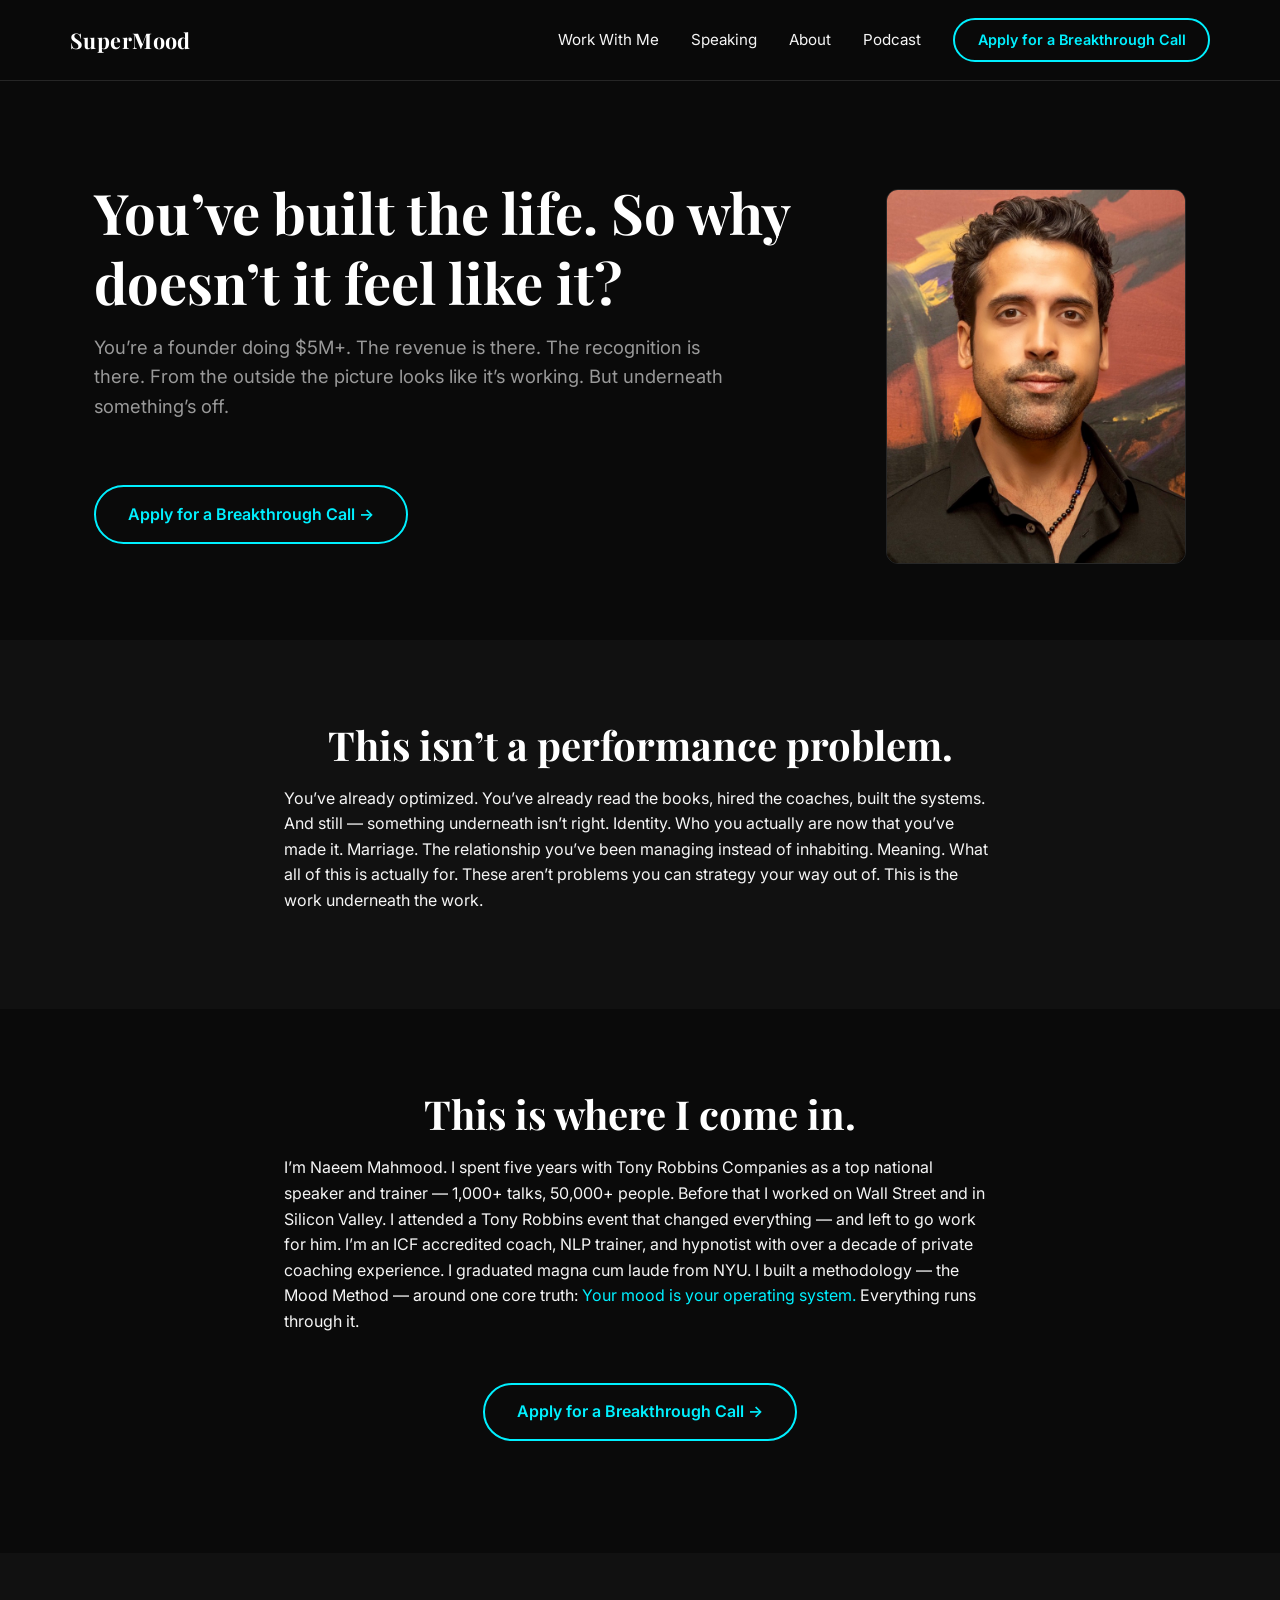
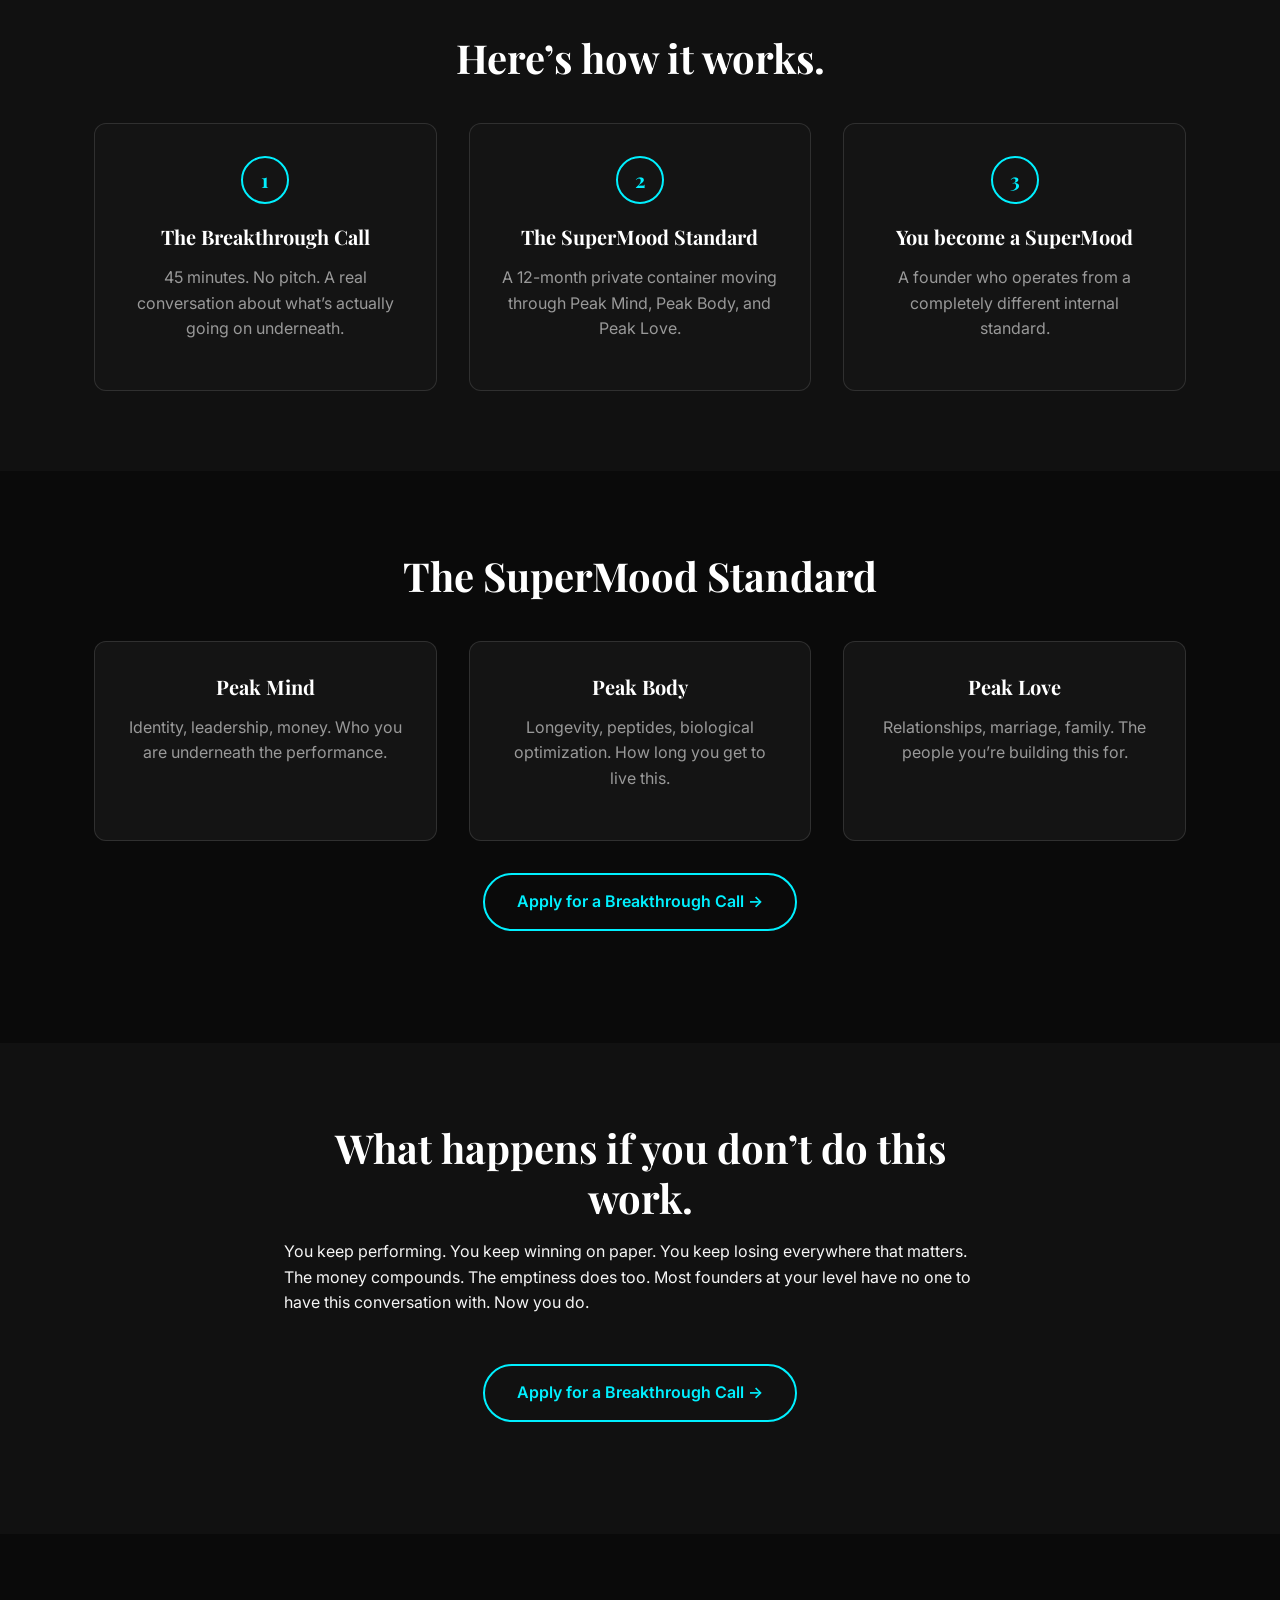
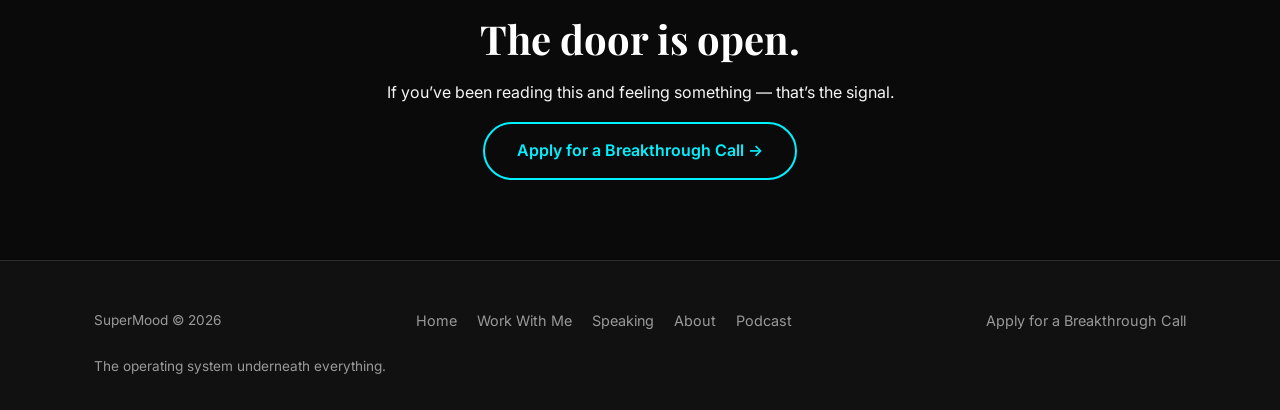
==== public/index.html @ c91b6885 "Add Podcast page, nav link, and extra Speaking videos - New podcast.html: hero, Apple Podcasts + Spo" ====
<!DOCTYPE html>
<html lang="en">
<head>
<meta charset="UTF-8">
<meta name="viewport" content="width=device-width, initial-scale=1.0">
<title>SuperMood | Naeem Mahmood &mdash; Executive Coach for Founders</title>
<meta name="description" content="Executive coaching for founders doing $5M+ who are winning on paper and losing everywhere that matters. Peak Mind. Peak Body. Peak Love.">
<meta name="author" content="Naeem Mahmood">
<link rel="icon" type="image/svg+xml" href="assets/img/favicon.svg">
<link rel="preconnect" href="https://fonts.googleapis.com">
<link rel="preconnect" href="https://fonts.gstatic.com" crossorigin>
<link href="https://fonts.googleapis.com/css2?family=Inter:ital,wght@0,300;0,400;0,500;0,600;0,700;0,800;1,400&family=Playfair+Display:ital,wght@0,400;0,700;0,900;1,400&display=swap" rel="stylesheet">
<link rel="stylesheet" href="assets/css/styles.css">
</head>
<body>

<a class="skip-link" href="#main">Skip to content</a>

<nav class="nav">
  <div class="container nav__inner">
    <a class="nav__logo" href="index.html">SuperMood</a>
    <div class="nav__links">
      <a class="nav__link" href="work-with-me.html">Work With Me</a>
      <a class="nav__link" href="speaking.html">Speaking</a>
      <a class="nav__link" href="about.html">About</a>
      <a class="nav__link" href="podcast.html">Podcast</a>
      <a class="btn btn--primary btn--small" href="breakthrough-call.html">Apply for a Breakthrough Call</a>
    </div>
    <button class="nav__toggle" aria-label="Toggle menu" aria-expanded="false">&#9776;</button>
  </div>
  <div class="nav__mobile container">
    <a class="nav__link" href="work-with-me.html">Work With Me</a>
    <a class="nav__link" href="speaking.html">Speaking</a>
    <a class="nav__link" href="about.html">About</a>
    <a class="nav__link" href="podcast.html">Podcast</a>
    <a class="btn btn--primary btn--small" href="breakthrough-call.html">Apply for a Breakthrough Call</a>
  </div>
</nav>

<main id="main">

  <!-- Hero -->
  <section class="hero">
    <div class="container hero__grid reveal">
      <div class="hero__content">
        <h1>You&rsquo;ve built the life. So why doesn&rsquo;t it feel like it?</h1>
        <p class="hero__subtitle">You&rsquo;re a founder doing $5M+. The revenue is there. The recognition is there. From the outside the picture looks like it&rsquo;s working. But underneath something&rsquo;s off.</p>
        <div class="cta-row">
          <a class="btn btn--primary" href="breakthrough-call.html">Apply for a Breakthrough Call &rarr;</a>
        </div>
      </div>
      <img class="hero-photo" src="assets/img/naeem-hero.jpg" alt="Naeem Mahmood" width="720" height="900">
    </div>
  </section>

  <!-- The Problem -->
  <section class="section--alt">
    <div class="container container--narrow reveal">
      <h2>This isn&rsquo;t a performance problem.</h2>
      <p>You&rsquo;ve already optimized. You&rsquo;ve already read the books, hired the coaches, built the systems. And still &mdash; something underneath isn&rsquo;t right. Identity. Who you actually are now that you&rsquo;ve made it. Marriage. The relationship you&rsquo;ve been managing instead of inhabiting. Meaning. What all of this is actually for. These aren&rsquo;t problems you can strategy your way out of. This is the work underneath the work.</p>
    </div>
  </section>

  <!-- The Guide -->
  <section>
    <div class="container container--narrow reveal">
      <h2>This is where I come in.</h2>
      <p>I&rsquo;m Naeem Mahmood. I spent five years with Tony Robbins Companies as a top national speaker and trainer &mdash; 1,000+ talks, 50,000+ people. Before that I worked on Wall Street and in Silicon Valley. I attended a Tony Robbins event that changed everything &mdash; and left to go work for him. I&rsquo;m an ICF accredited coach, NLP trainer, and hypnotist with over a decade of private coaching experience. I graduated magna cum laude from NYU. I built a methodology &mdash; the Mood Method &mdash; around one core truth: <span class="accent">Your mood is your operating system.</span> Everything runs through it.</p>
      <div class="cta-row">
        <a class="btn btn--primary" href="breakthrough-call.html">Apply for a Breakthrough Call &rarr;</a>
      </div>
    </div>
  </section>

  <!-- The Plan -->
  <section class="section--alt">
    <div class="container reveal">
      <h2>Here&rsquo;s how it works.</h2>
      <div class="grid-3">
        <div class="card">
          <div class="card__num">1</div>
          <h3>The Breakthrough Call</h3>
          <p>45 minutes. No pitch. A real conversation about what&rsquo;s actually going on underneath.</p>
        </div>
        <div class="card">
          <div class="card__num">2</div>
          <h3>The SuperMood Standard</h3>
          <p>A 12-month private container moving through Peak Mind, Peak Body, and Peak Love.</p>
        </div>
        <div class="card">
          <div class="card__num">3</div>
          <h3>You become a SuperMood</h3>
          <p>A founder who operates from a completely different internal standard.</p>
        </div>
      </div>
    </div>
  </section>

  <!-- The Three Pillars -->
  <section>
    <div class="container reveal">
      <h2>The SuperMood Standard</h2>
      <div class="grid-3">
        <div class="card">
          <h3>Peak Mind</h3>
          <p>Identity, leadership, money. Who you are underneath the performance.</p>
        </div>
        <div class="card">
          <h3>Peak Body</h3>
          <p>Longevity, peptides, biological optimization. How long you get to live this.</p>
        </div>
        <div class="card">
          <h3>Peak Love</h3>
          <p>Relationships, marriage, family. The people you&rsquo;re building this for.</p>
        </div>
      </div>
      <div class="cta-row">
        <a class="btn btn--primary" href="breakthrough-call.html">Apply for a Breakthrough Call &rarr;</a>
      </div>
    </div>
  </section>

  <!-- Stakes -->
  <section class="section--alt">
    <div class="container container--narrow reveal">
      <h2>What happens if you don&rsquo;t do this work.</h2>
      <p>You keep performing. You keep winning on paper. You keep losing everywhere that matters. The money compounds. The emptiness does too. Most founders at your level have no one to have this conversation with. Now you do.</p>
      <div class="cta-row">
        <a class="btn btn--primary" href="breakthrough-call.html">Apply for a Breakthrough Call &rarr;</a>
      </div>
    </div>
  </section>

  <!-- Footer CTA -->
  <section>
    <div class="container container--narrow reveal" style="text-align:center;">
      <h2>The door is open.</h2>
      <p>If you&rsquo;ve been reading this and feeling something &mdash; that&rsquo;s the signal.</p>
      <a class="btn btn--primary" href="breakthrough-call.html">Apply for a Breakthrough Call &rarr;</a>
    </div>
  </section>

</main>

<footer class="site-footer">
  <div class="container">
    <div class="site-footer__grid">
      <span class="site-footer__copyright">SuperMood &copy; 2026</span>
      <div class="site-footer__links">
        <a href="index.html">Home</a>
        <a href="work-with-me.html">Work With Me</a>
        <a href="speaking.html">Speaking</a>
        <a href="about.html">About</a>
        <a href="podcast.html">Podcast</a>
      </div>
      <div class="site-footer__links">
        <a href="breakthrough-call.html">Apply for a Breakthrough Call</a>
      </div>
    </div>
    <p class="site-footer__tagline">The operating system underneath everything.</p>
  </div>
</footer>

<script src="assets/js/main.js"></script>
</body>
</html>
---- public/assets/css/styles.css ----
:root {
  --color-bg: #0a0a0a;
  --color-bg-alt: #111111;
  --color-bg-card: #141414;
  --color-white: #ffffff;
  --color-text: #f5f5f5;
  --color-text-muted: #999999;
  --color-border: rgba(245, 245, 245, 0.12);
  --color-accent: #00f0ff;
  --font-sans: 'Inter', -apple-system, BlinkMacSystemFont, sans-serif;
  --font-serif: 'Playfair Display', Georgia, serif;
  --container-width: 1140px;
}

* { box-sizing: border-box; }

html { scroll-behavior: smooth; }

body {
  margin: 0;
  font-family: var(--font-sans);
  color: var(--color-text);
  background: var(--color-bg);
  line-height: 1.6;
  -webkit-font-smoothing: antialiased;
}

img { max-width: 100%; display: block; }

h1, h2, h3 {
  font-family: var(--font-serif);
  font-weight: 700;
  line-height: 1.25;
  margin: 0 0 1rem;
  color: var(--color-white);
}

h1 { font-size: clamp(2.25rem, 5vw, 3.5rem); }
h2 { font-size: clamp(1.75rem, 3.5vw, 2.5rem); text-align: center; }
h3 { font-size: 1.25rem; }

p { margin: 0 0 1rem; }

.accent { color: var(--color-accent); }

.skip-link {
  position: absolute;
  left: -999px;
  top: 0;
  background: var(--color-accent);
  color: var(--color-bg);
  padding: 0.75rem 1rem;
  z-index: 200;
}
.skip-link:focus { left: 0; }

.container {
  max-width: var(--container-width);
  margin: 0 auto;
  padding: 0 1.5rem;
}
.container--narrow { max-width: 760px; }

section { padding: 5rem 0; }
.section--alt { background: var(--color-bg-alt); }

/* Buttons */
.btn {
  display: inline-block;
  padding: 0.9rem 2rem;
  border-radius: 999px;
  font-weight: 600;
  text-decoration: none;
  border: 2px solid var(--color-accent);
  transition: transform 0.15s ease, background 0.15s ease, color 0.15s ease;
}
.btn--primary {
  background: transparent;
  color: var(--color-accent);
}
.btn--primary:hover {
  background: var(--color-accent);
  color: var(--color-bg);
  transform: translateY(-2px);
}
.btn--small { padding: 0.55rem 1.4rem; font-size: 0.9rem; }

.cta-row {
  text-align: center;
  padding: 2rem 0;
}

/* Nav */
.nav {
  position: sticky;
  top: 0;
  z-index: 100;
  background: rgba(10, 10, 10, 0.85);
  backdrop-filter: blur(10px);
  border-bottom: 1px solid var(--color-border);
}
.nav__inner {
  display: flex;
  align-items: center;
  justify-content: space-between;
  padding: 1.1rem 0;
}
.nav__logo {
  font-family: var(--font-serif);
  font-weight: 700;
  font-size: 1.35rem;
  color: var(--color-white);
  text-decoration: none;
  letter-spacing: 0.02em;
}
.nav__links {
  display: none;
  align-items: center;
  gap: 2rem;
}
.nav__link {
  color: var(--color-text);
  text-decoration: none;
  font-size: 0.95rem;
  transition: color 0.15s ease;
}
.nav__link:hover { color: var(--color-accent); }
.nav__toggle {
  display: inline-flex;
  align-items: center;
  justify-content: center;
  background: none;
  border: 1px solid var(--color-border);
  border-radius: 8px;
  color: var(--color-white);
  font-size: 1.25rem;
  width: 42px;
  height: 42px;
  cursor: pointer;
}
.nav__mobile {
  display: none;
  flex-direction: column;
  gap: 1.25rem;
  padding: 1.5rem 0 2rem;
  border-top: 1px solid var(--color-border);
}
.nav__mobile.is-open { display: flex; }
.nav__mobile .nav__link { font-size: 1.05rem; }

@media (min-width: 900px) {
  .nav__links { display: flex; }
  .nav__toggle { display: none; }
  .nav__mobile { display: none !important; }
}

/* Hero (shared across pages) */
.hero { padding: 6rem 0 4rem; text-align: center; }
.hero__inner { max-width: 820px; margin: 0 auto; }
.hero__subtitle {
  font-size: 1.15rem;
  color: var(--color-text-muted);
  max-width: 640px;
  margin: 0 auto 2rem;
}

/* Hero split (photo + content) */
.hero__grid {
  display: flex;
  flex-direction: column-reverse;
  align-items: center;
  gap: 2.5rem;
  text-align: center;
}
.hero__grid .hero__content { width: 100%; }
@media (min-width: 900px) {
  .hero__grid { flex-direction: row; text-align: left; }
  .hero__grid .hero__content { flex: 1; }
  .hero__grid .placeholder-photo,
  .hero__grid .hero-photo { flex: 0 0 300px; }
  .hero__grid .hero__subtitle { margin-left: 0; }
  .hero__grid .cta-row { text-align: left; padding-left: 0; }
}

/* Placeholders (photo / video) */
.placeholder-photo {
  background: #1a1a1a;
  border: 1px solid var(--color-border);
  border-radius: 12px;
  width: 100%;
  max-width: 300px;
  aspect-ratio: 4 / 5;
  margin: 0 auto;
  display: flex;
  align-items: center;
  justify-content: center;
  text-align: center;
  color: var(--color-text-muted);
  font-size: 0.9rem;
  padding: 1rem;
}

.hero-photo {
  width: 100%;
  max-width: 300px;
  height: auto;
  aspect-ratio: 4 / 5;
  margin: 0 auto;
  display: block;
  object-fit: cover;
  border-radius: 12px;
  border: 1px solid var(--color-border);
}

.placeholder-video {
  background: #1a1a1a;
  border: 1px solid var(--color-border);
  border-radius: 12px;
  aspect-ratio: 16 / 9;
  margin-top: 2.5rem;
  display: flex;
  flex-direction: column;
  align-items: center;
  justify-content: center;
  gap: 1rem;
  color: var(--color-text-muted);
  font-size: 0.9rem;
}
.placeholder-video__play {
  width: 56px;
  height: 56px;
  border-radius: 50%;
  border: 2px solid var(--color-accent);
  color: var(--color-accent);
  display: flex;
  align-items: center;
  justify-content: center;
  font-size: 1.25rem;
}

/* Video embed (click-to-load) */
.video-embed {
  position: relative;
  aspect-ratio: 16 / 9;
  border-radius: 12px;
  overflow: hidden;
  background: #1a1a1a;
  border: 1px solid var(--color-border);
  margin-top: 2.5rem;
}
.video-embed iframe {
  position: absolute;
  inset: 0;
  width: 100%;
  height: 100%;
  border: 0;
}
.video-embed__thumb {
  position: absolute;
  inset: 0;
  width: 100%;
  height: 100%;
  border: 0;
  padding: 0;
  cursor: pointer;
  background-size: cover;
  background-position: center;
}
.video-embed__play {
  position: absolute;
  top: 50%;
  left: 50%;
  transform: translate(-50%, -50%);
  width: 56px;
  height: 56px;
  border-radius: 50%;
  background: var(--color-bg);
  border: 2px solid var(--color-accent);
  color: var(--color-accent);
  display: flex;
  align-items: center;
  justify-content: center;
  font-size: 1.25rem;
}

/* Video grid (podcast episodes, extra speaking clips) */
.video-grid {
  display: grid;
  grid-template-columns: repeat(auto-fit, minmax(260px, 1fr));
  gap: 1.75rem;
  margin-top: 2.5rem;
}
.video-embed-card .video-embed { margin-top: 0; }
.video-embed-card__title {
  margin: 0.9rem 0 0;
  font-size: 0.95rem;
  color: var(--color-text-muted);
}

/* Listen buttons (Podcast page) */
.listen-row {
  display: flex;
  flex-wrap: wrap;
  justify-content: center;
  gap: 1rem;
  margin-top: 2rem;
}

/* Scroll reveal */
.reveal {
  opacity: 0;
  transform: translateY(24px);
  transition: opacity 0.7s ease, transform 0.7s ease;
}
.reveal.is-visible {
  opacity: 1;
  transform: translateY(0);
}

/* Cards / grids */
.grid-3 {
  display: grid;
  gap: 2rem;
  margin-top: 2.5rem;
}
@media (min-width: 900px) {
  .grid-3 { grid-template-columns: repeat(3, 1fr); }
}
.card {
  background: var(--color-bg-card);
  border: 1px solid var(--color-border);
  border-radius: 12px;
  padding: 2rem;
  text-align: center;
  transition: border-color 0.2s ease, transform 0.2s ease;
}
.card:hover { border-color: var(--color-accent); transform: translateY(-3px); }
.card__num {
  width: 48px;
  height: 48px;
  border-radius: 50%;
  border: 2px solid var(--color-accent);
  color: var(--color-accent);
  font-family: var(--font-serif);
  font-weight: 700;
  font-size: 1.25rem;
  display: flex;
  align-items: center;
  justify-content: center;
  margin: 0 auto 1.25rem;
}
.card p { color: var(--color-text-muted); }

/* Testimonials */
.testimonials-grid {
  display: grid;
  gap: 1.75rem;
  margin-top: 2.5rem;
}
@media (min-width: 768px) {
  .testimonials-grid { grid-template-columns: repeat(2, 1fr); }
}
.review-card {
  background: var(--color-bg-card);
  border-left: 2px solid var(--color-accent);
  border-radius: 4px;
  padding: 1.75rem;
}
.review-card p {
  font-family: var(--font-serif);
  font-style: italic;
  font-size: 1.05rem;
  color: var(--color-text);
}
.review-card__author { display: flex; flex-direction: column; margin-top: 1rem; }
.review-card__author strong { font-size: 0.95rem; color: var(--color-white); }
.review-card__author span { font-size: 0.85rem; color: var(--color-text-muted); }

/* Phases (Work With Me) */
.phase {
  border-left: 2px solid var(--color-accent);
  padding: 0.25rem 0 0.25rem 1.75rem;
  margin-bottom: 2.5rem;
}
.phase:last-child { margin-bottom: 0; }
.phase__meta {
  color: var(--color-accent);
  font-size: 0.85rem;
  text-transform: uppercase;
  letter-spacing: 0.08em;
  margin-bottom: 0.5rem;
}
.phase h3 { margin-bottom: 0.75rem; }
.phase p { color: var(--color-text-muted); }

/* Credentials list (About) */
.credentials {
  list-style: none;
  margin: 2rem auto 0;
  padding: 0;
  max-width: 560px;
}
.credentials li {
  padding: 0.85rem 0;
  border-bottom: 1px solid var(--color-border);
  color: var(--color-text);
}
.credentials li::before {
  content: '\2014\00a0';
  color: var(--color-accent);
}

/* Booking embed */
.booking-embed {
  width: 100%;
  min-height: 700px;
  border: 1px solid var(--color-border);
  border-radius: 12px;
  overflow: hidden;
}
.booking-embed iframe {
  width: 100%;
  height: 700px;
  border: 0;
  display: block;
}
.booking-fallback {
  text-align: center;
  color: var(--color-text-muted);
  margin-top: 1.5rem;
}
.booking-fallback a { color: var(--color-accent); }

/* Footer */
.site-footer {
  background: var(--color-bg-alt);
  border-top: 1px solid var(--color-border);
  padding: 3rem 0 2rem;
}
.site-footer__grid {
  display: flex;
  flex-direction: column;
  align-items: center;
  gap: 1.25rem;
  text-align: center;
}
.site-footer__links {
  display: flex;
  flex-wrap: wrap;
  justify-content: center;
  gap: 1.25rem;
}
.site-footer__links a {
  color: var(--color-text-muted);
  text-decoration: none;
  font-size: 0.9rem;
}
.site-footer__links a:hover { color: var(--color-accent); }
.site-footer__tagline {
  color: var(--color-text-muted);
  font-size: 0.85rem;
  margin: 1.5rem 0 0;
}
.site-footer__copyright { color: var(--color-text-muted); font-size: 0.85rem; margin: 0; }

@media (min-width: 900px) {
  .site-footer__grid {
    flex-direction: row;
    justify-content: space-between;
    text-align: left;
  }
}
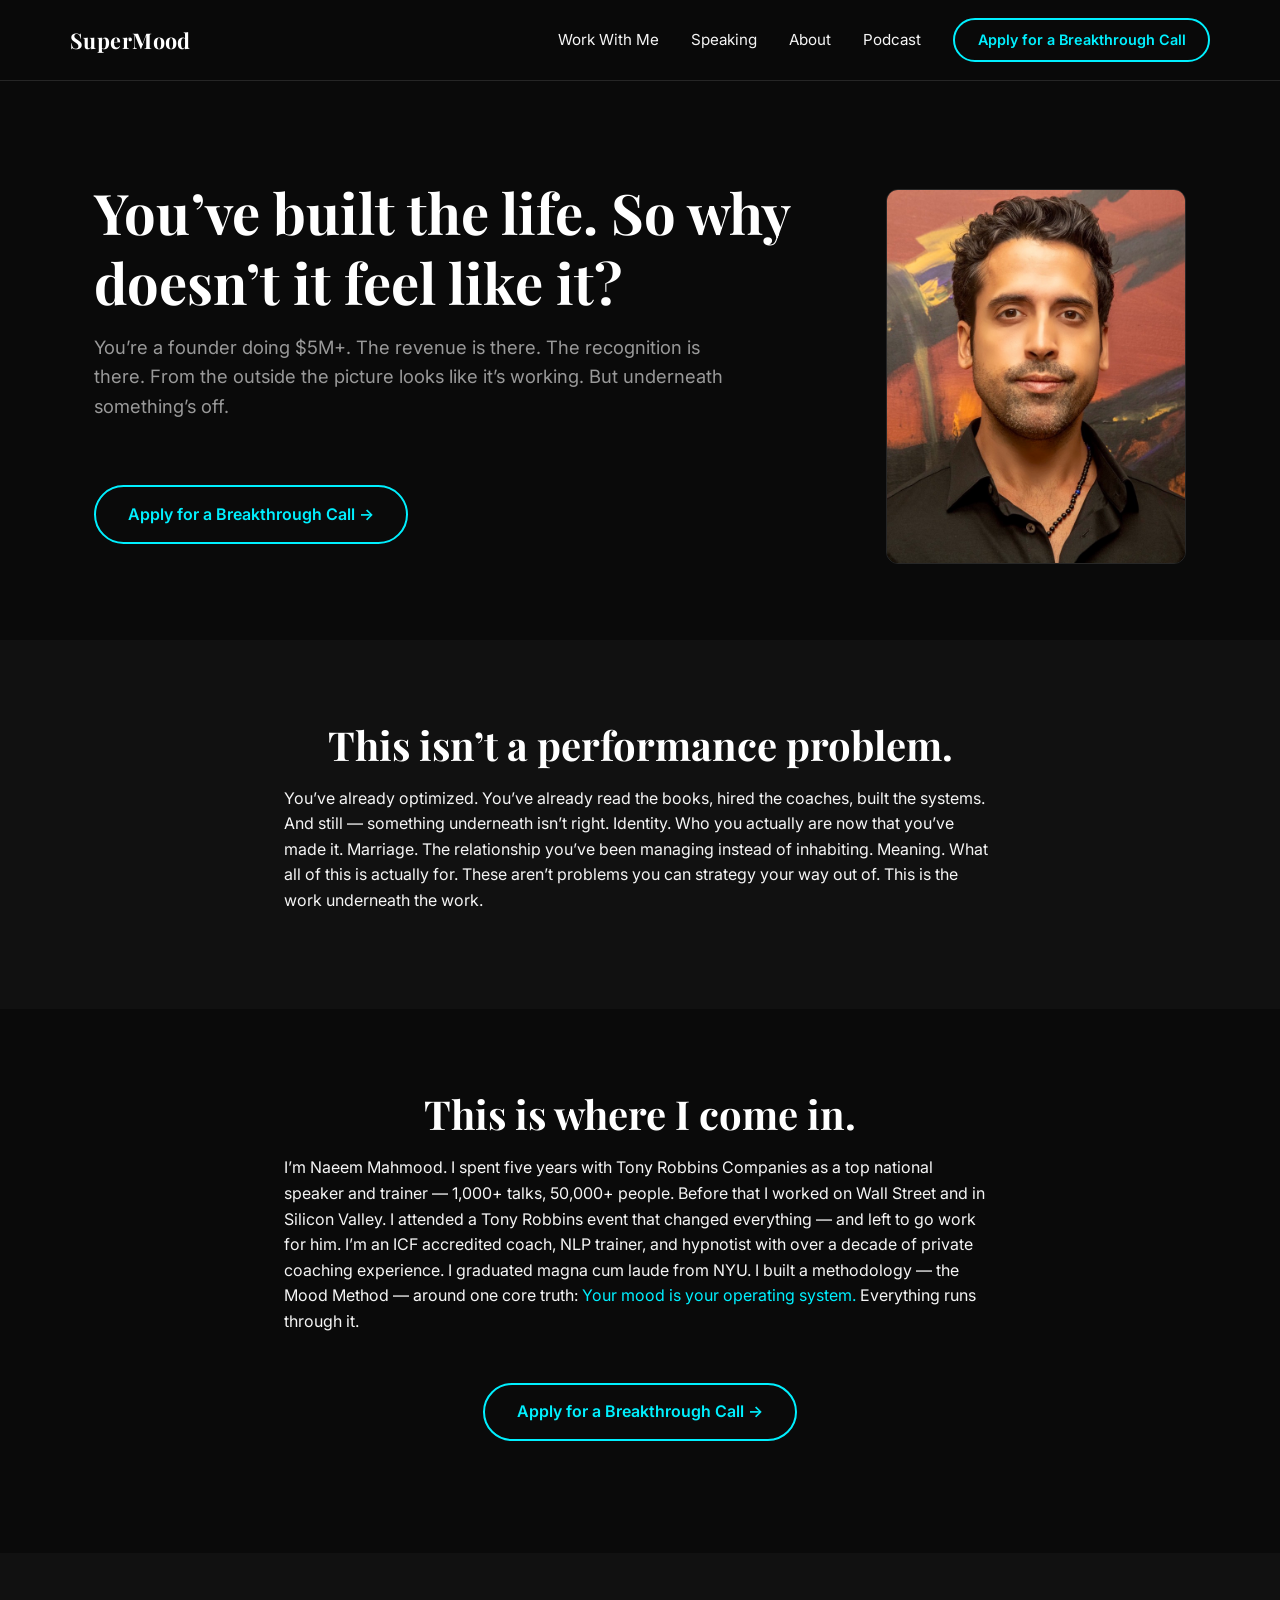
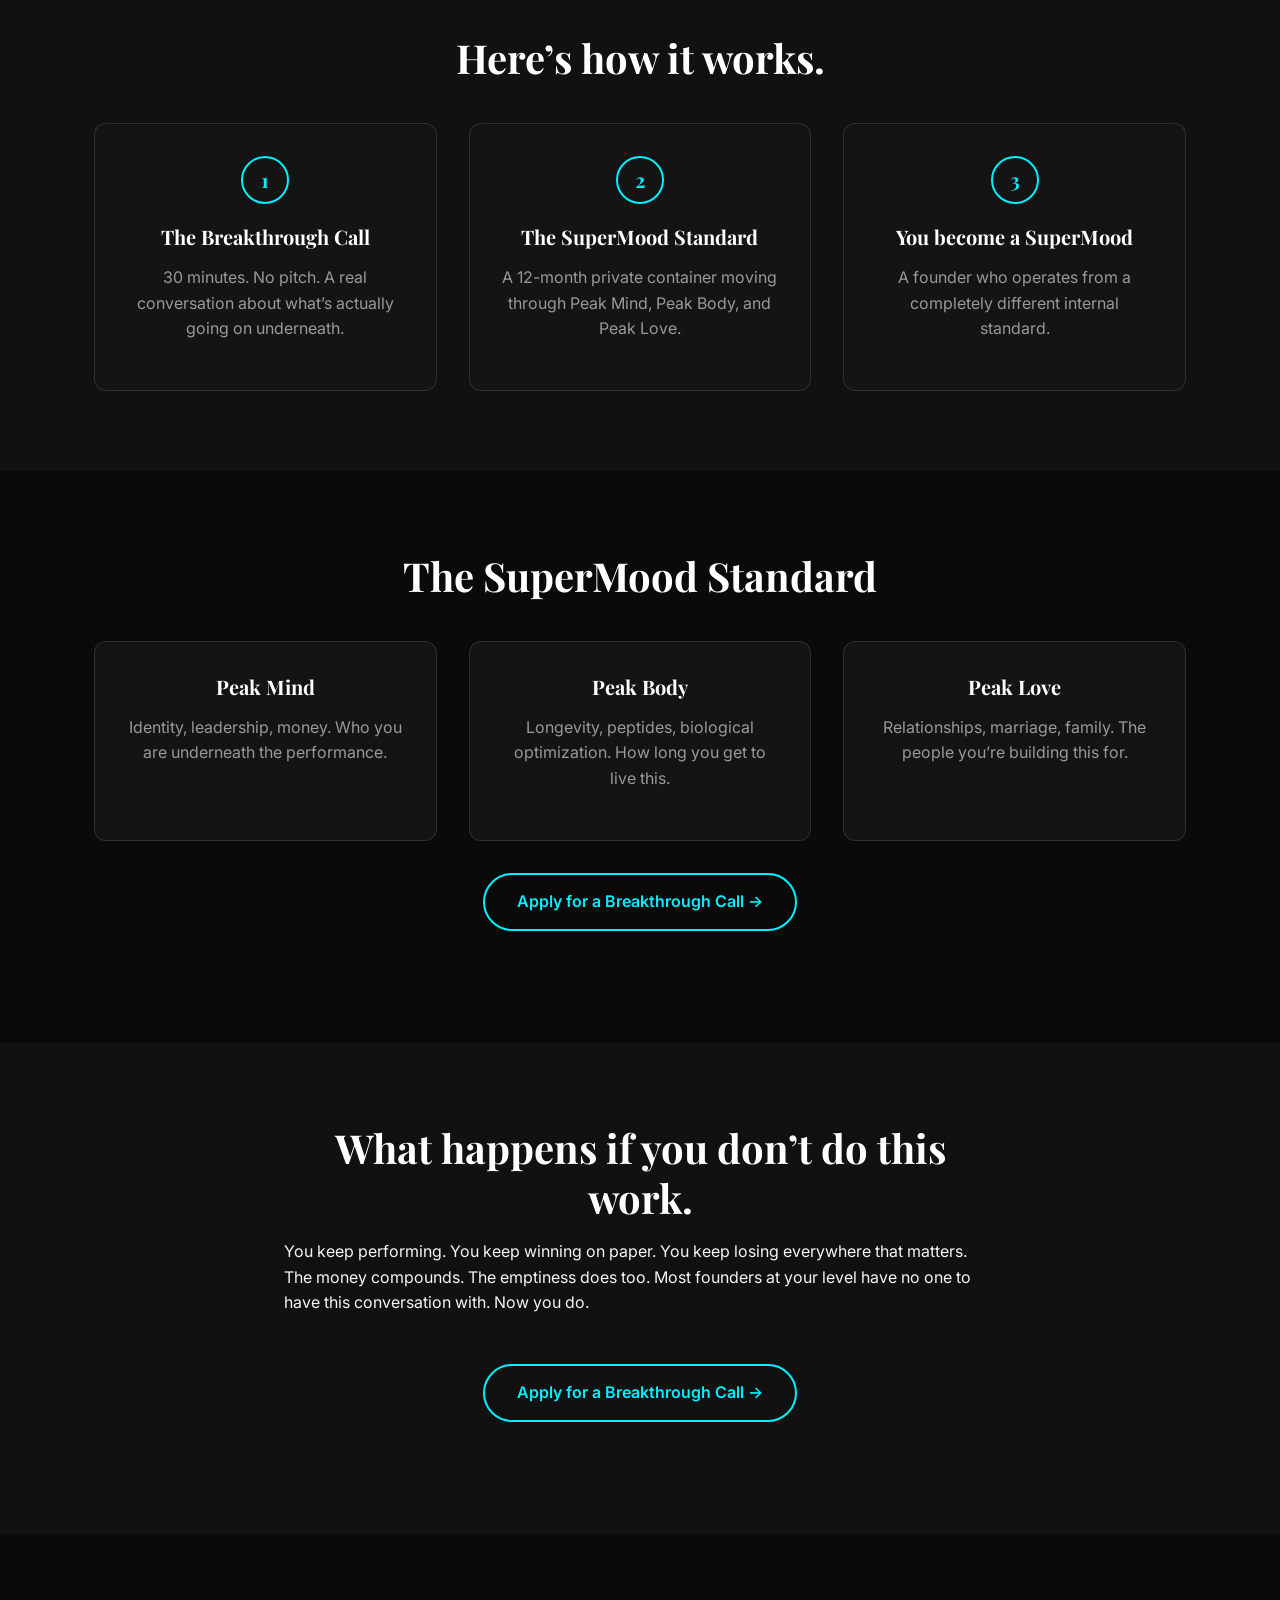
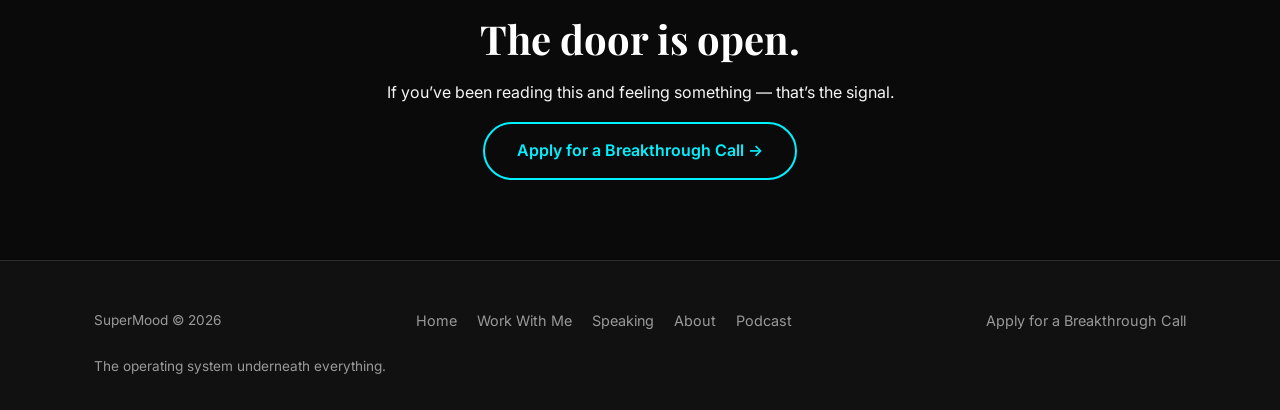
==== commit b7b29553: "Fix Breakthrough Call duration to 30 minutes Copy said 45 minutes but the actual TidyCal booking lin" ====
--- a/public/index.html
+++ b/public/index.html
@@ -80,7 +80,7 @@
         <div class="card">
           <div class="card__num">1</div>
           <h3>The Breakthrough Call</h3>
-          <p>45 minutes. No pitch. A real conversation about what&rsquo;s actually going on underneath.</p>
+          <p>30 minutes. No pitch. A real conversation about what&rsquo;s actually going on underneath.</p>
         </div>
         <div class="card">
           <div class="card__num">2</div>
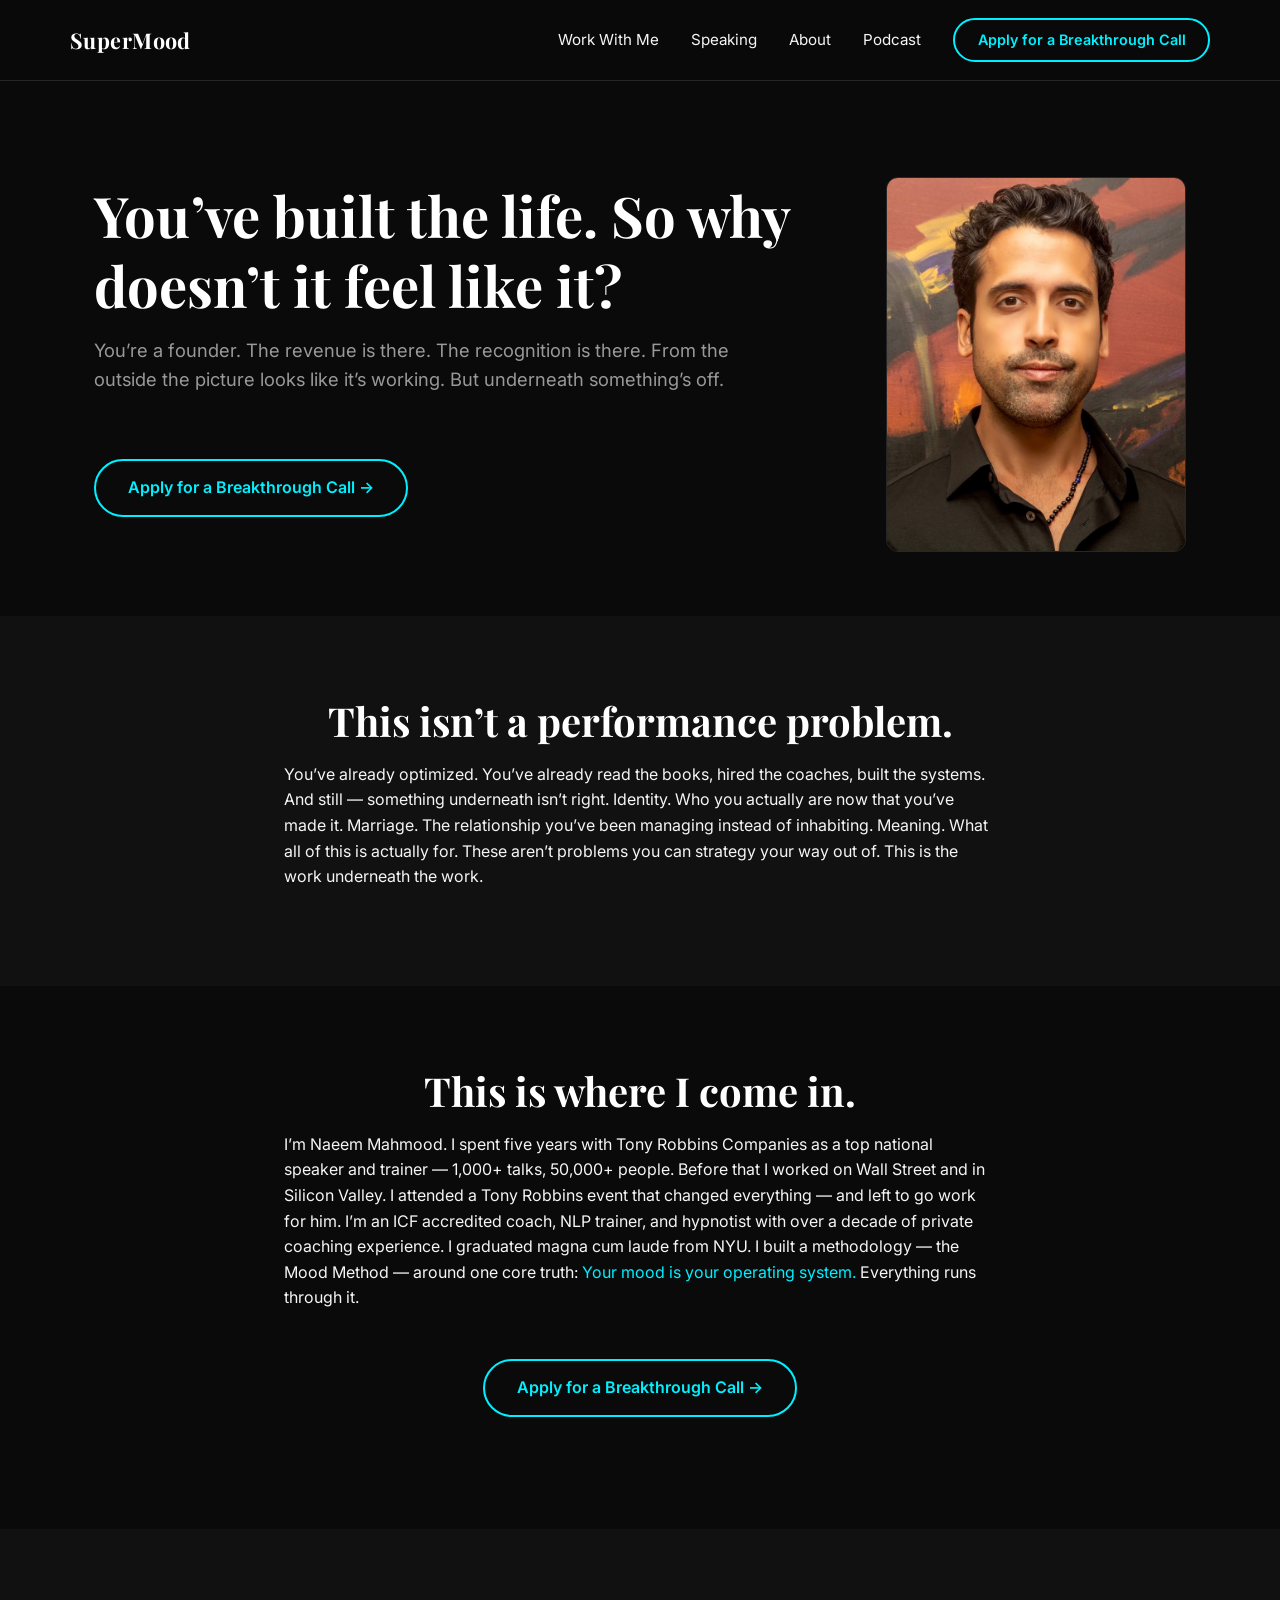
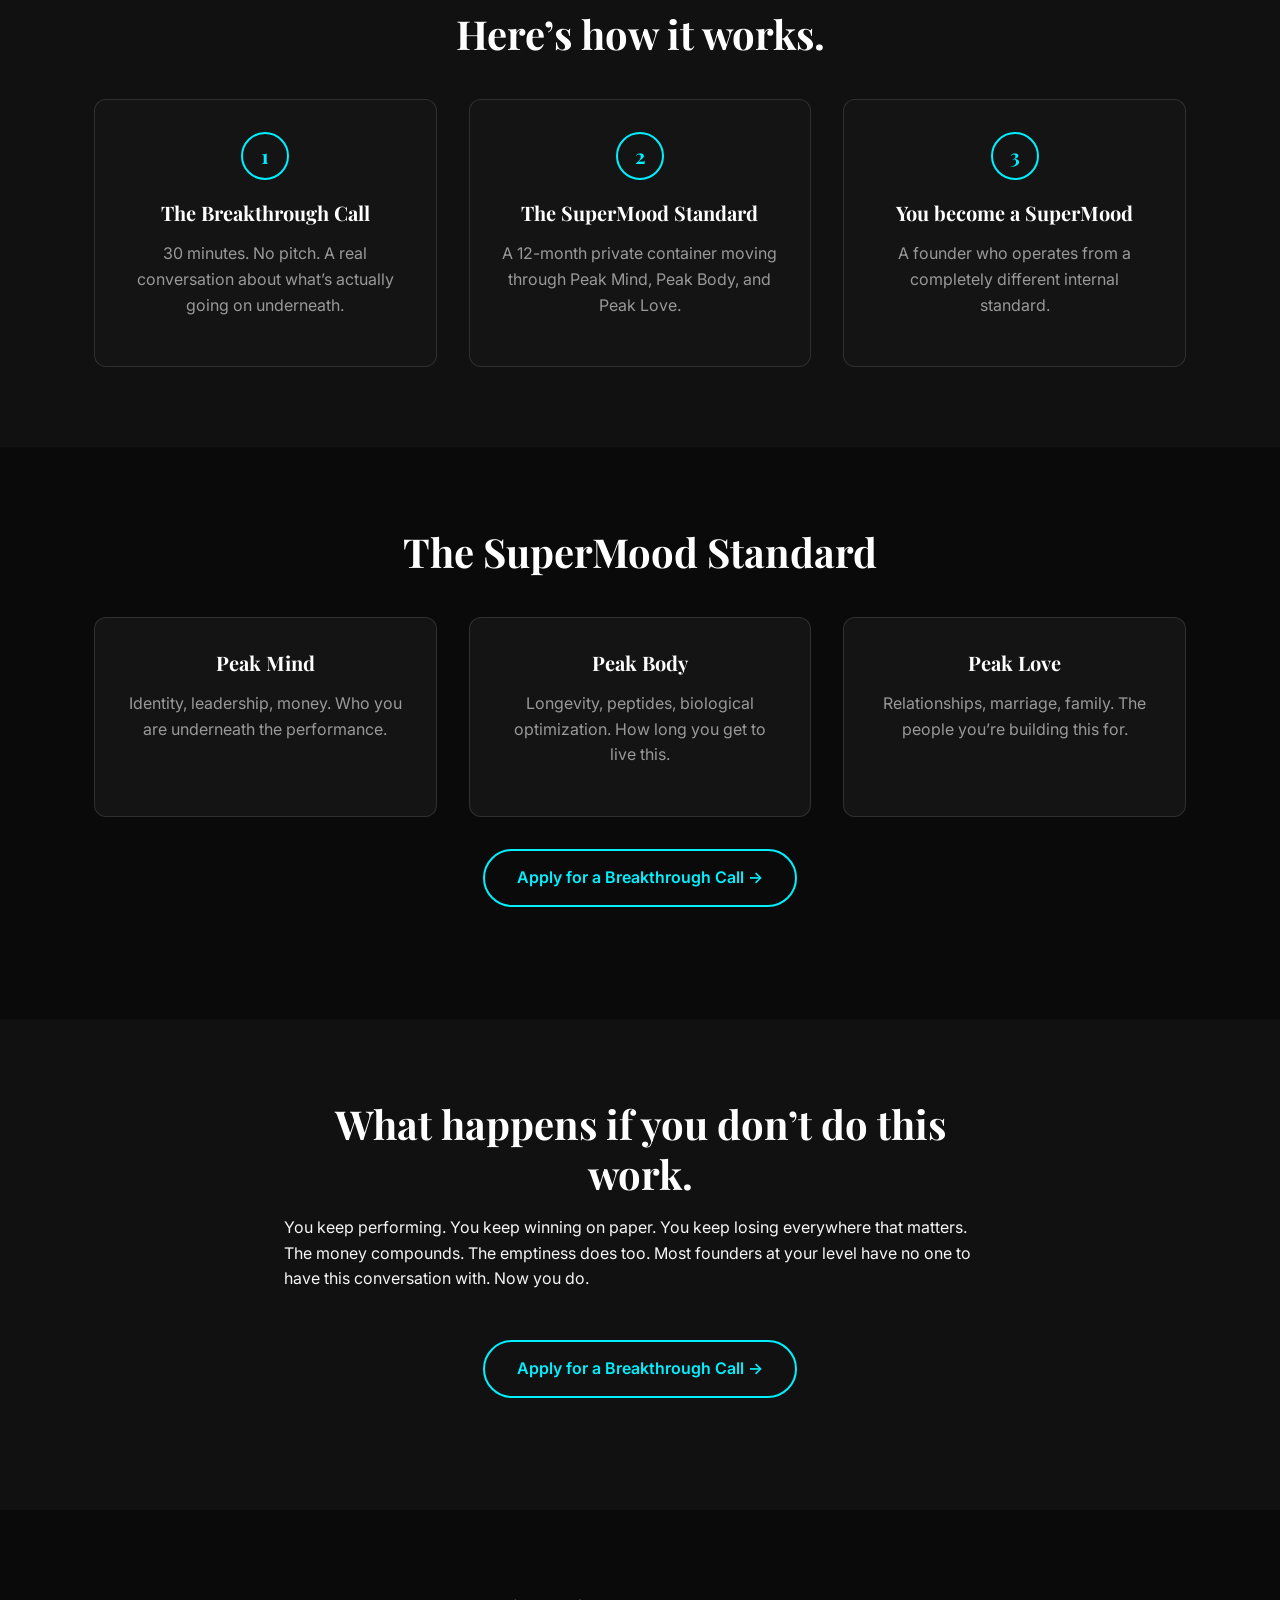
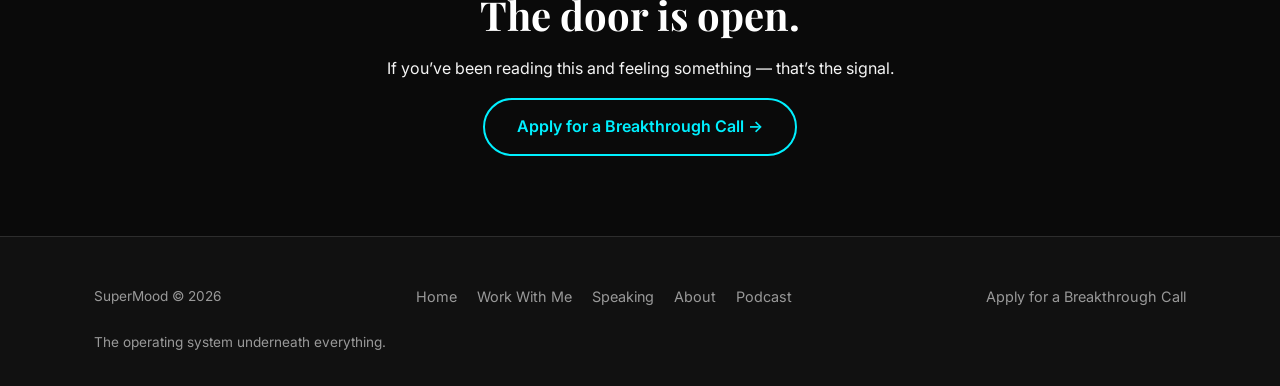
==== commit b515ff45: "Remove the $5M+ revenue qualifier from all copy "Founders doing $5M+" becomes just "founders" in the" ====
--- a/public/index.html
+++ b/public/index.html
@@ -4,7 +4,7 @@
 <meta charset="UTF-8">
 <meta name="viewport" content="width=device-width, initial-scale=1.0">
 <title>SuperMood | Naeem Mahmood &mdash; Executive Coach for Founders</title>
-<meta name="description" content="Executive coaching for founders doing $5M+ who are winning on paper and losing everywhere that matters. Peak Mind. Peak Body. Peak Love.">
+<meta name="description" content="Executive coaching for founders who are winning on paper and losing everywhere that matters. Peak Mind. Peak Body. Peak Love.">
 <meta name="author" content="Naeem Mahmood">
 <link rel="icon" type="image/svg+xml" href="assets/img/favicon.svg">
 <link rel="preconnect" href="https://fonts.googleapis.com">
@@ -44,7 +44,7 @@
     <div class="container hero__grid reveal">
       <div class="hero__content">
         <h1>You&rsquo;ve built the life. So why doesn&rsquo;t it feel like it?</h1>
-        <p class="hero__subtitle">You&rsquo;re a founder doing $5M+. The revenue is there. The recognition is there. From the outside the picture looks like it&rsquo;s working. But underneath something&rsquo;s off.</p>
+        <p class="hero__subtitle">You&rsquo;re a founder. The revenue is there. The recognition is there. From the outside the picture looks like it&rsquo;s working. But underneath something&rsquo;s off.</p>
         <div class="cta-row">
           <a class="btn btn--primary" href="breakthrough-call.html">Apply for a Breakthrough Call &rarr;</a>
         </div>
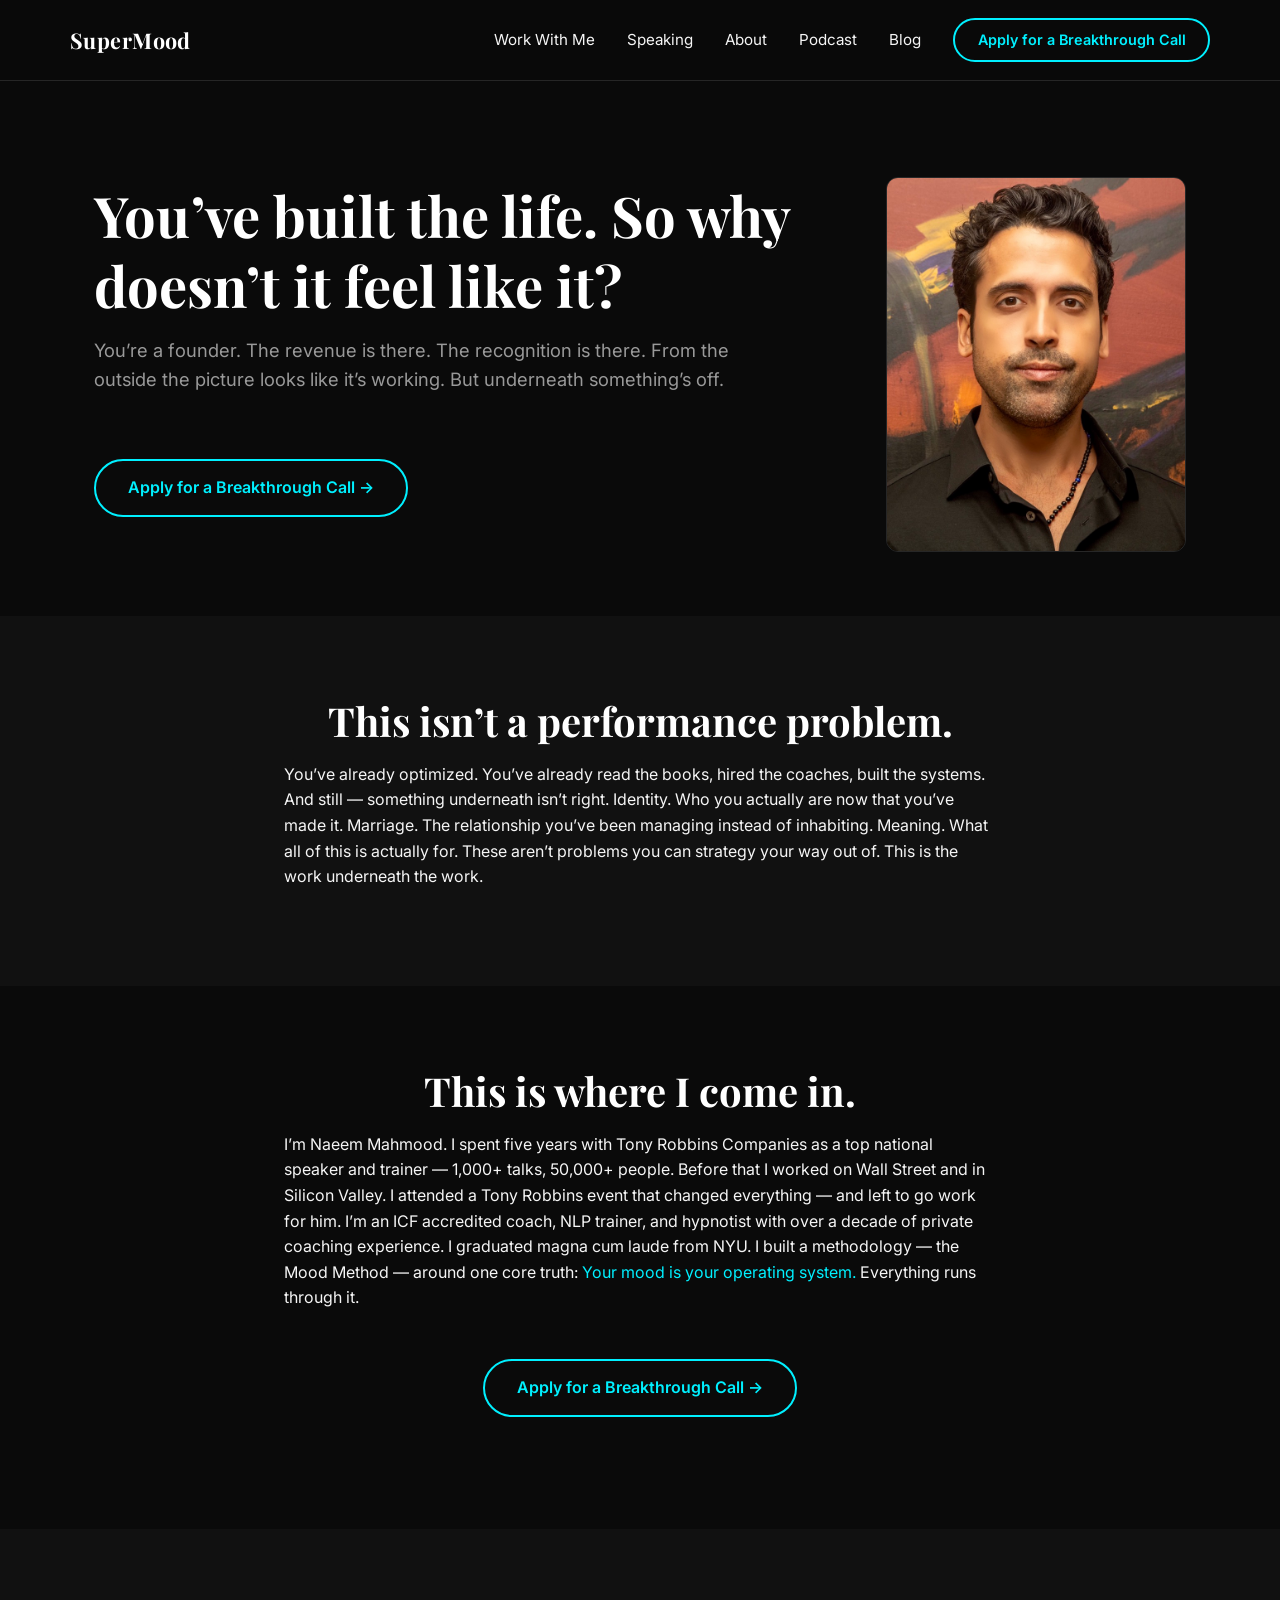
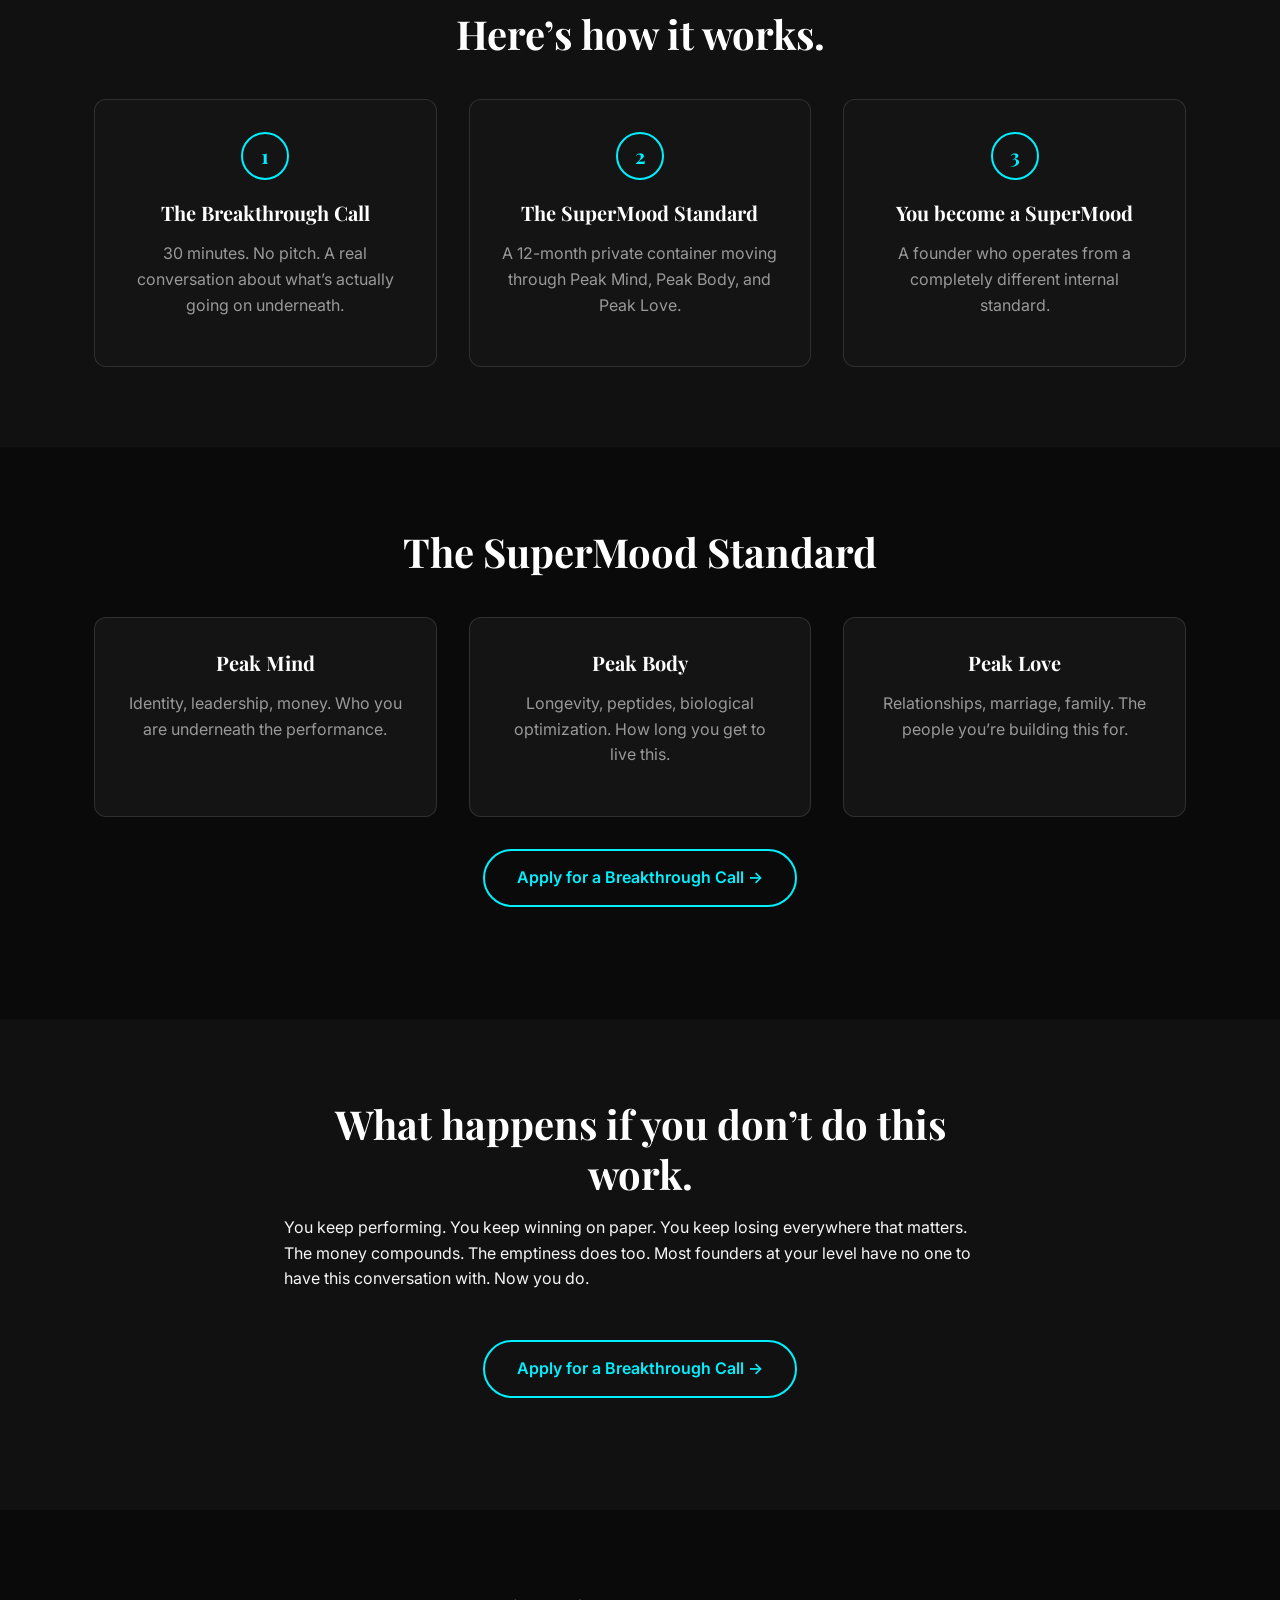
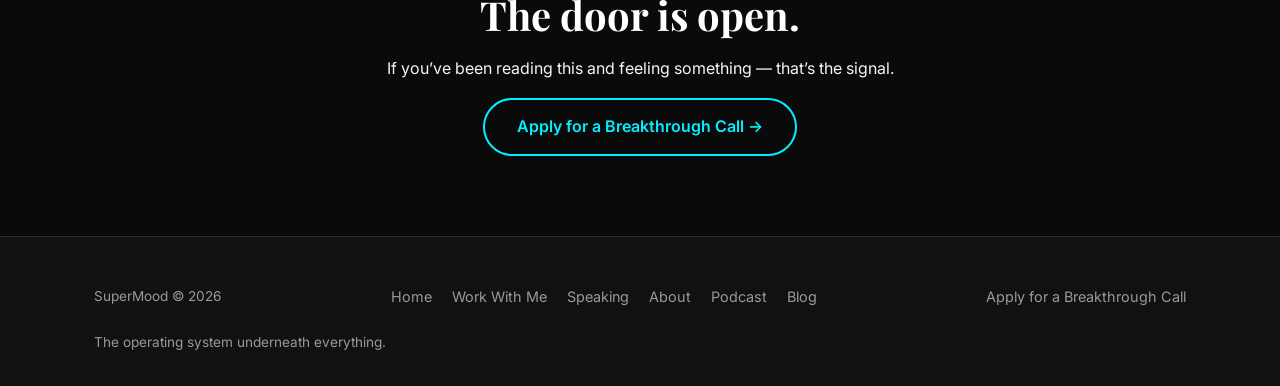
==== commit 849b058a: "Add worker-rendered Blog page fed by the Peak Humans Substack /blog is now rendered by a small Worke" ====
--- a/public/index.html
+++ b/public/index.html
@@ -24,6 +24,7 @@
       <a class="nav__link" href="speaking.html">Speaking</a>
       <a class="nav__link" href="about.html">About</a>
       <a class="nav__link" href="podcast.html">Podcast</a>
+      <a class="nav__link" href="blog">Blog</a>
       <a class="btn btn--primary btn--small" href="breakthrough-call.html">Apply for a Breakthrough Call</a>
     </div>
     <button class="nav__toggle" aria-label="Toggle menu" aria-expanded="false">&#9776;</button>
@@ -33,6 +34,7 @@
     <a class="nav__link" href="speaking.html">Speaking</a>
     <a class="nav__link" href="about.html">About</a>
     <a class="nav__link" href="podcast.html">Podcast</a>
+    <a class="nav__link" href="blog">Blog</a>
     <a class="btn btn--primary btn--small" href="breakthrough-call.html">Apply for a Breakthrough Call</a>
   </div>
 </nav>
@@ -152,6 +154,7 @@
         <a href="speaking.html">Speaking</a>
         <a href="about.html">About</a>
         <a href="podcast.html">Podcast</a>
+        <a href="blog">Blog</a>
       </div>
       <div class="site-footer__links">
         <a href="breakthrough-call.html">Apply for a Breakthrough Call</a>
--- a/public/assets/css/styles.css
+++ b/public/assets/css/styles.css
@@ -297,6 +297,38 @@
   color: var(--color-text-muted);
 }
 
+/* Blog */
+.blog-list {
+  display: flex;
+  flex-direction: column;
+  gap: 1.75rem;
+}
+.post-card {
+  background: var(--color-bg-card);
+  border: 1px solid var(--color-border);
+  border-radius: 12px;
+  transition: border-color 0.2s ease, transform 0.2s ease;
+}
+.post-card:hover { border-color: var(--color-accent); transform: translateY(-3px); }
+.post-card__link {
+  display: block;
+  padding: 2rem;
+  text-decoration: none;
+  color: var(--color-text);
+}
+.post-card h3 { margin-bottom: 0.5rem; }
+.post-card__date {
+  color: var(--color-accent);
+  font-size: 0.85rem;
+  text-transform: uppercase;
+  letter-spacing: 0.08em;
+  margin-bottom: 0.75rem;
+}
+.post-card__excerpt { color: var(--color-text-muted); }
+.post-card__cta { color: var(--color-accent); font-weight: 600; font-size: 0.95rem; }
+.blog-empty { text-align: center; color: var(--color-text-muted); }
+.blog-empty a { color: var(--color-accent); }
+
 /* Listen buttons (Podcast page) */
 .listen-row {
   display: flex;
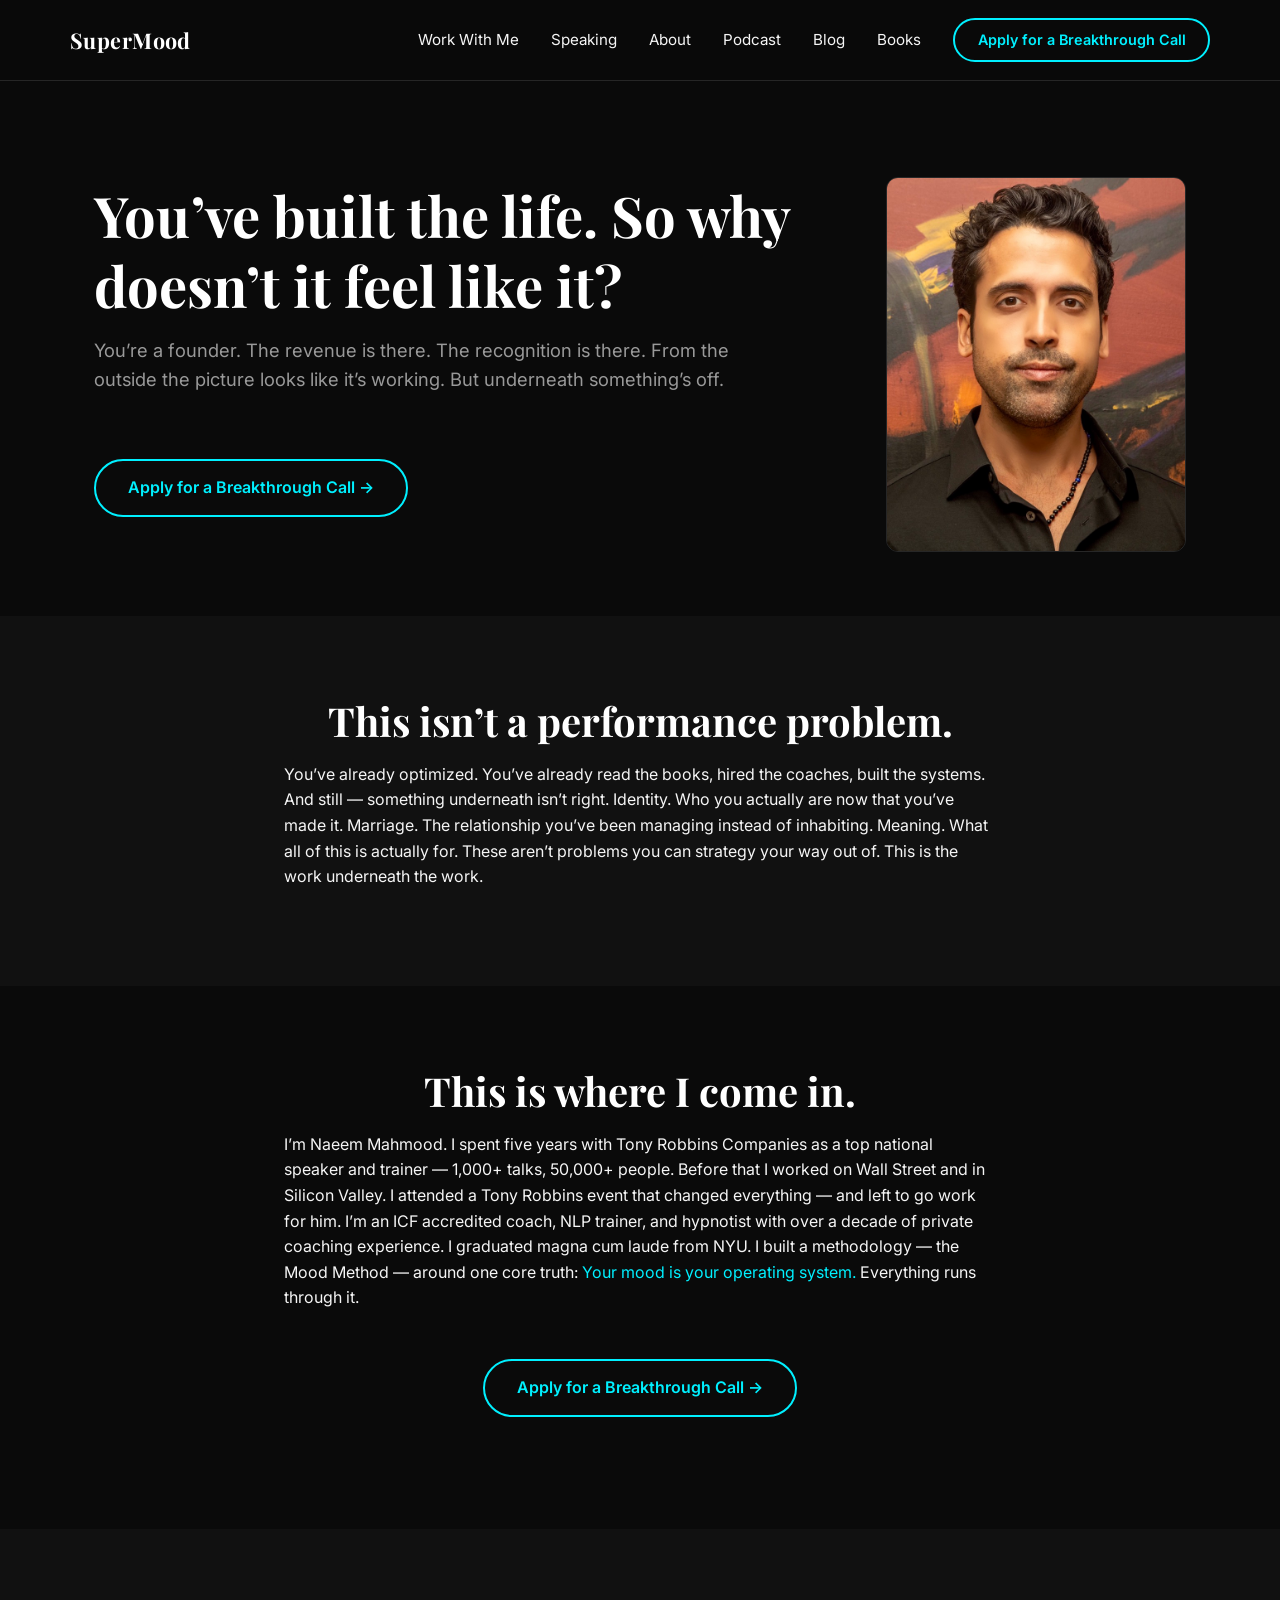
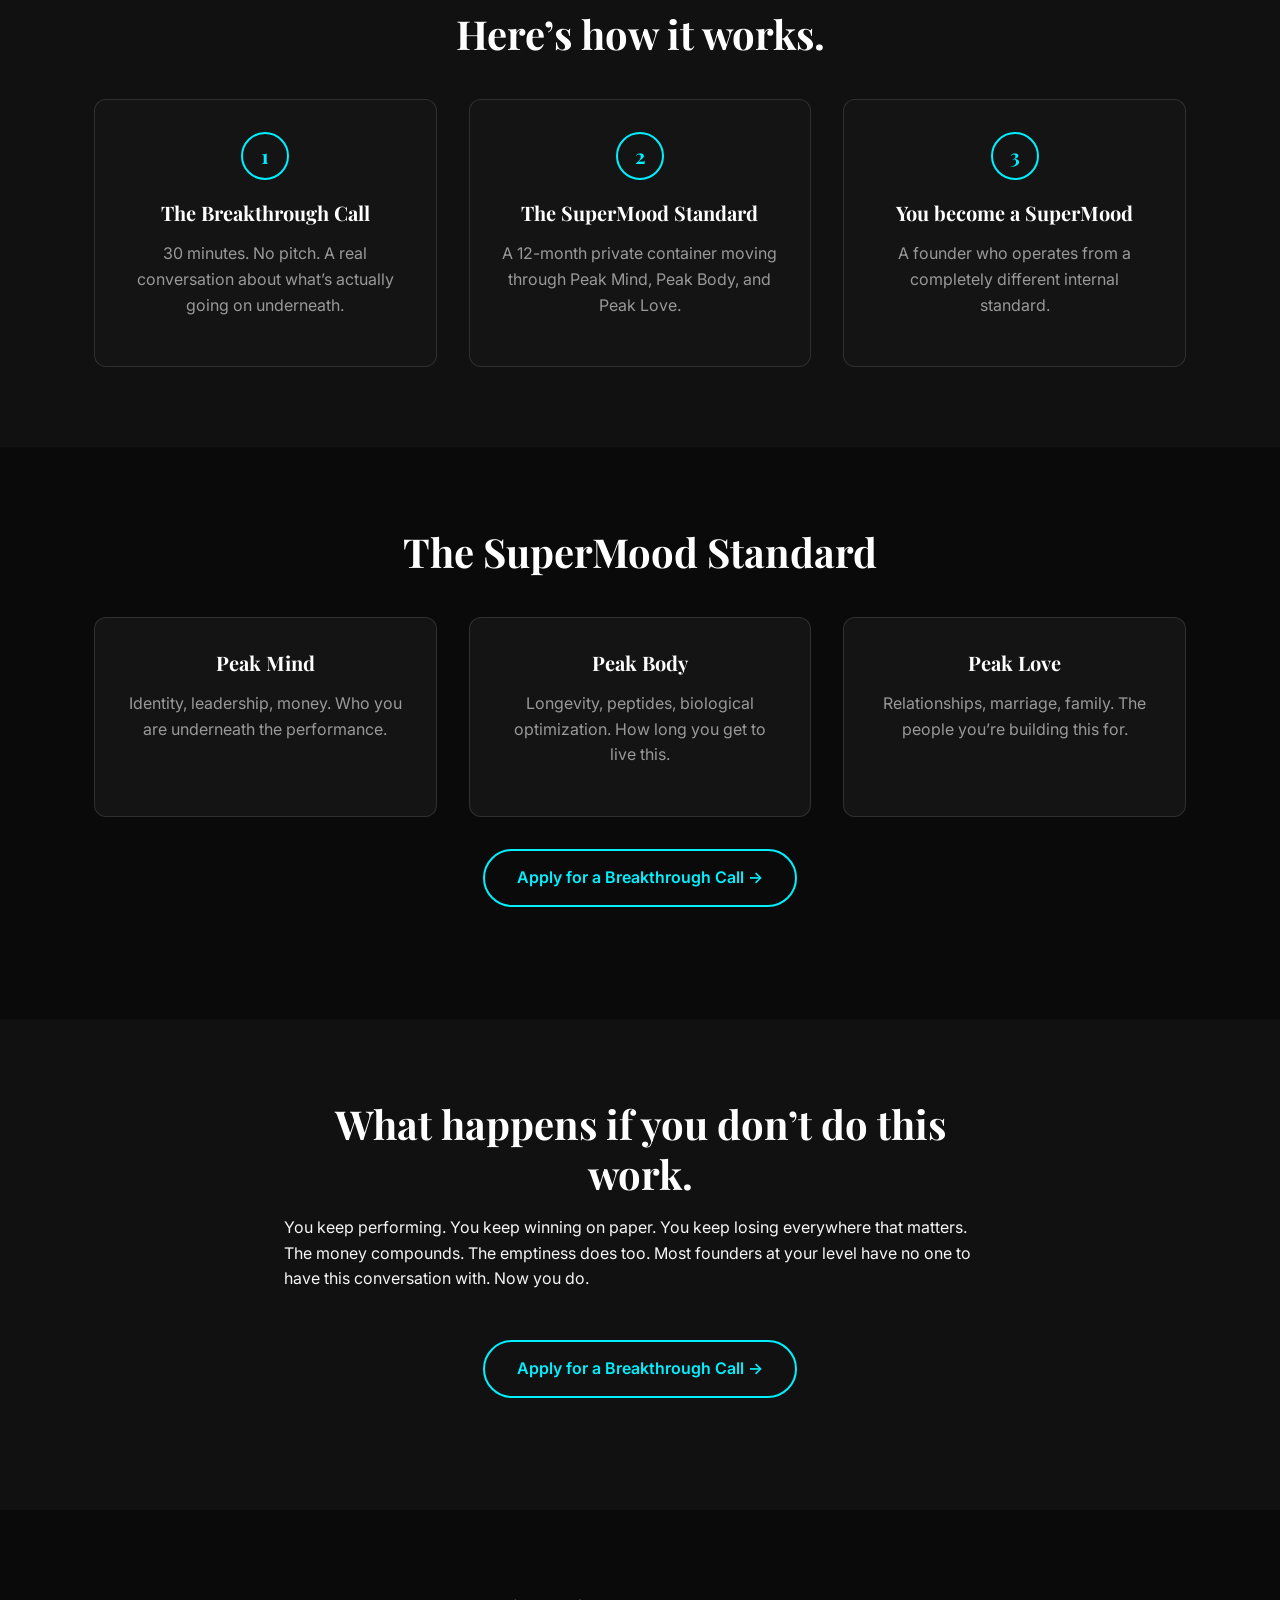
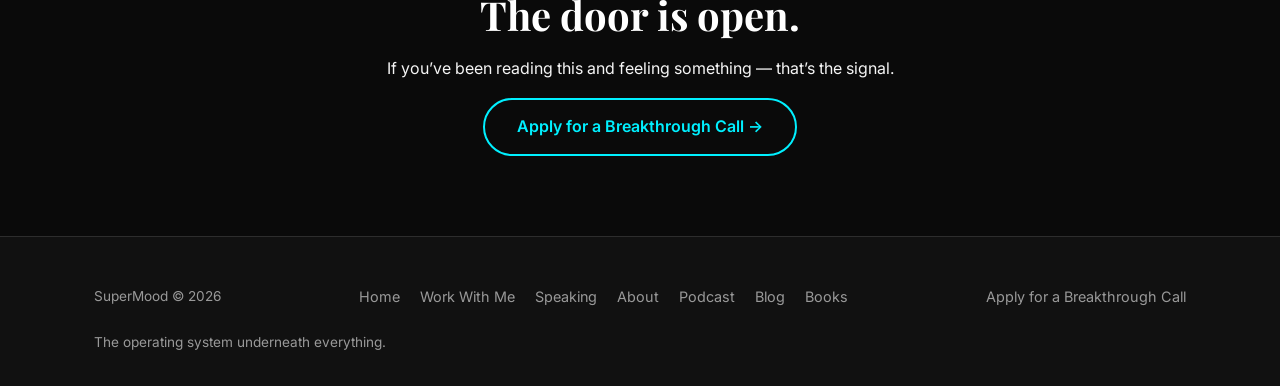
==== commit 491f2fc0: "Add Books page and worker-served Blog route link New books.html: intro essay, Naval Ravikant pull-qu" ====
--- a/public/index.html
+++ b/public/index.html
@@ -25,6 +25,7 @@
       <a class="nav__link" href="about.html">About</a>
       <a class="nav__link" href="podcast.html">Podcast</a>
       <a class="nav__link" href="blog">Blog</a>
+      <a class="nav__link" href="books.html">Books</a>
       <a class="btn btn--primary btn--small" href="breakthrough-call.html">Apply for a Breakthrough Call</a>
     </div>
     <button class="nav__toggle" aria-label="Toggle menu" aria-expanded="false">&#9776;</button>
@@ -35,6 +36,7 @@
     <a class="nav__link" href="about.html">About</a>
     <a class="nav__link" href="podcast.html">Podcast</a>
     <a class="nav__link" href="blog">Blog</a>
+    <a class="nav__link" href="books.html">Books</a>
     <a class="btn btn--primary btn--small" href="breakthrough-call.html">Apply for a Breakthrough Call</a>
   </div>
 </nav>
@@ -155,6 +157,7 @@
         <a href="about.html">About</a>
         <a href="podcast.html">Podcast</a>
         <a href="blog">Blog</a>
+        <a href="books.html">Books</a>
       </div>
       <div class="site-footer__links">
         <a href="breakthrough-call.html">Apply for a Breakthrough Call</a>
--- a/public/assets/css/styles.css
+++ b/public/assets/css/styles.css
@@ -442,6 +442,51 @@
   color: var(--color-accent);
 }
 
+/* Books page */
+.pull-quote {
+  border-left: 2px solid var(--color-accent);
+  padding: 0.25rem 0 0.25rem 1.75rem;
+  margin: 2rem 0;
+  font-family: var(--font-serif);
+  font-style: italic;
+  font-size: 1.1rem;
+  color: var(--color-text);
+}
+.pull-quote footer {
+  margin-top: 0.75rem;
+  font-family: var(--font-sans);
+  font-style: normal;
+  font-size: 0.85rem;
+  color: var(--color-text-muted);
+}
+.book-cat {
+  text-align: left;
+  margin-top: 3rem;
+  padding-top: 1.5rem;
+  border-top: 1px solid var(--color-border);
+}
+.book-cat:first-of-type { margin-top: 0; padding-top: 0; border-top: none; }
+.book-list {
+  list-style: none;
+  margin: 0 0 1rem;
+  padding: 0;
+}
+.book-list li {
+  padding: 0.7rem 0;
+  border-bottom: 1px solid var(--color-border);
+}
+.book-list a {
+  color: var(--color-text);
+  text-decoration: none;
+}
+.book-list a:hover { color: var(--color-accent); }
+.book-list a span {
+  display: block;
+  color: var(--color-text-muted);
+  font-size: 0.85rem;
+  margin-top: 0.15rem;
+}
+
 /* Booking embed */
 .booking-embed {
   width: 100%;
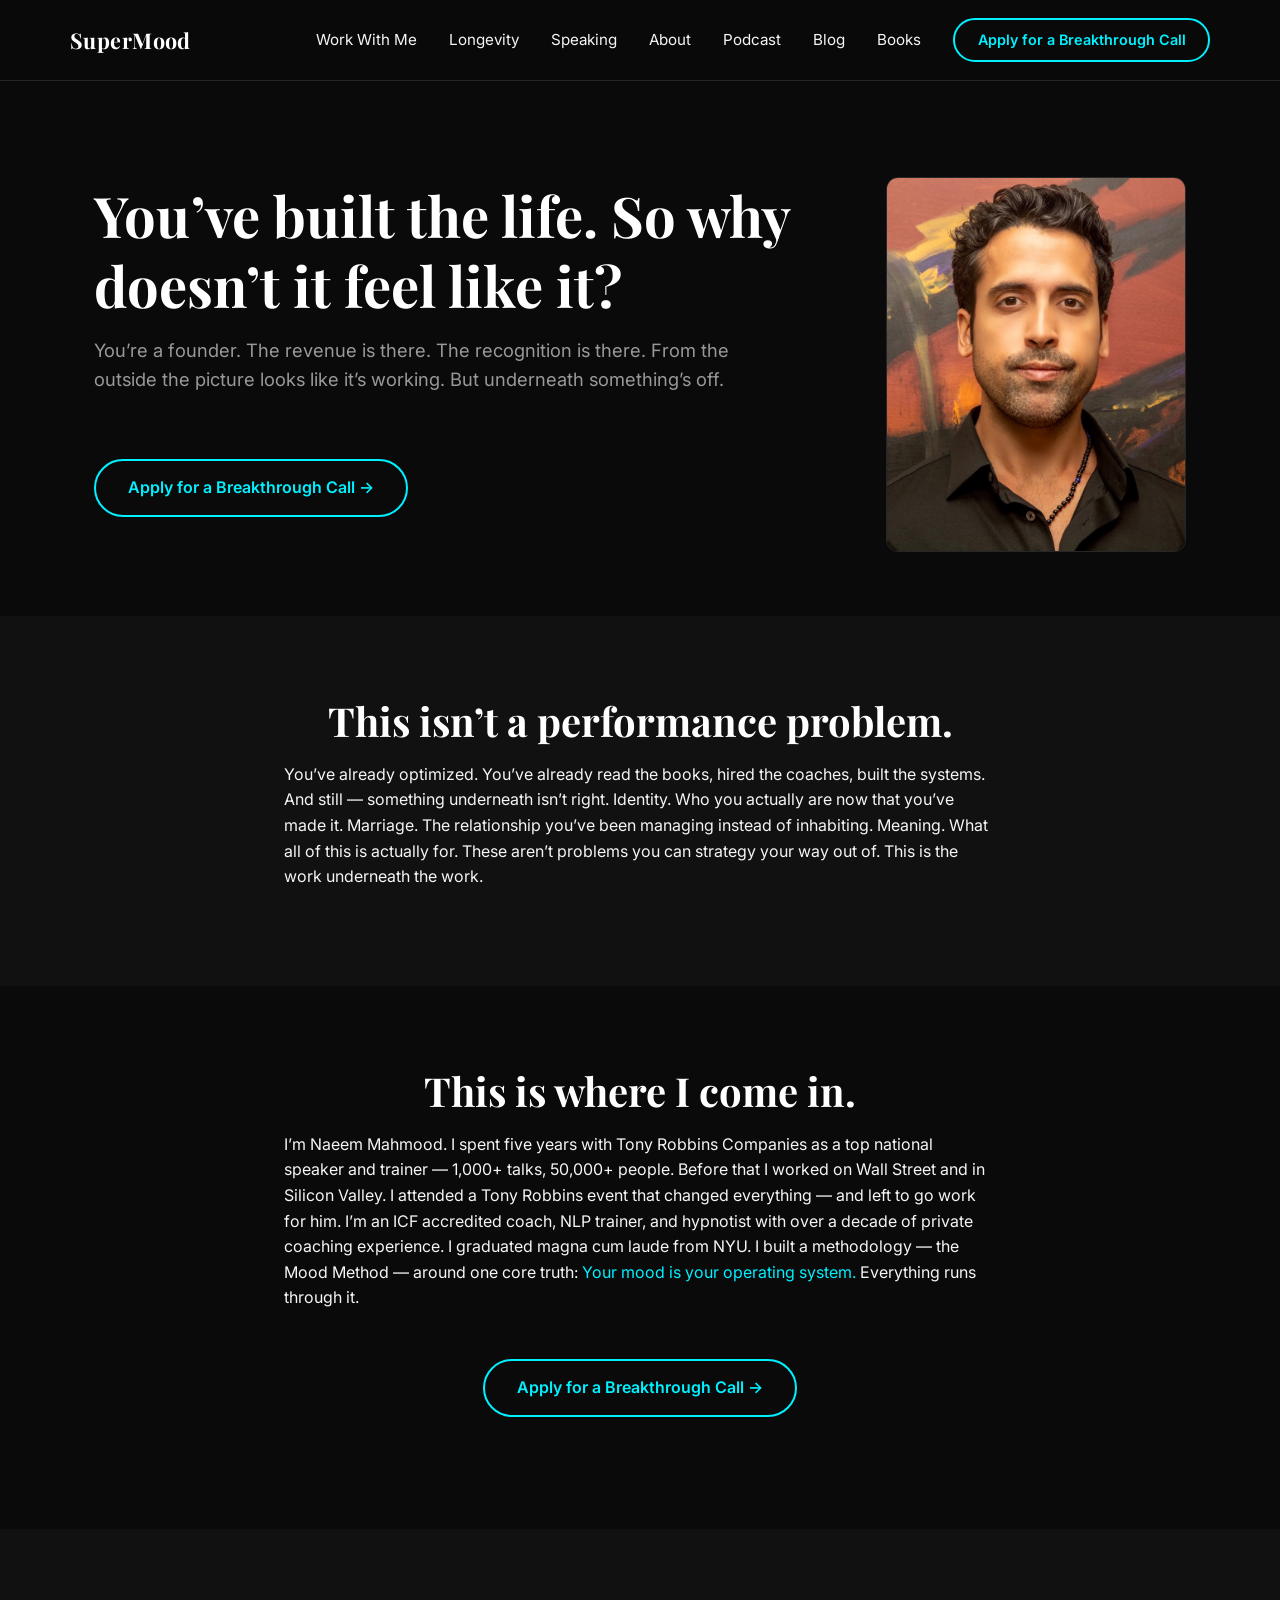
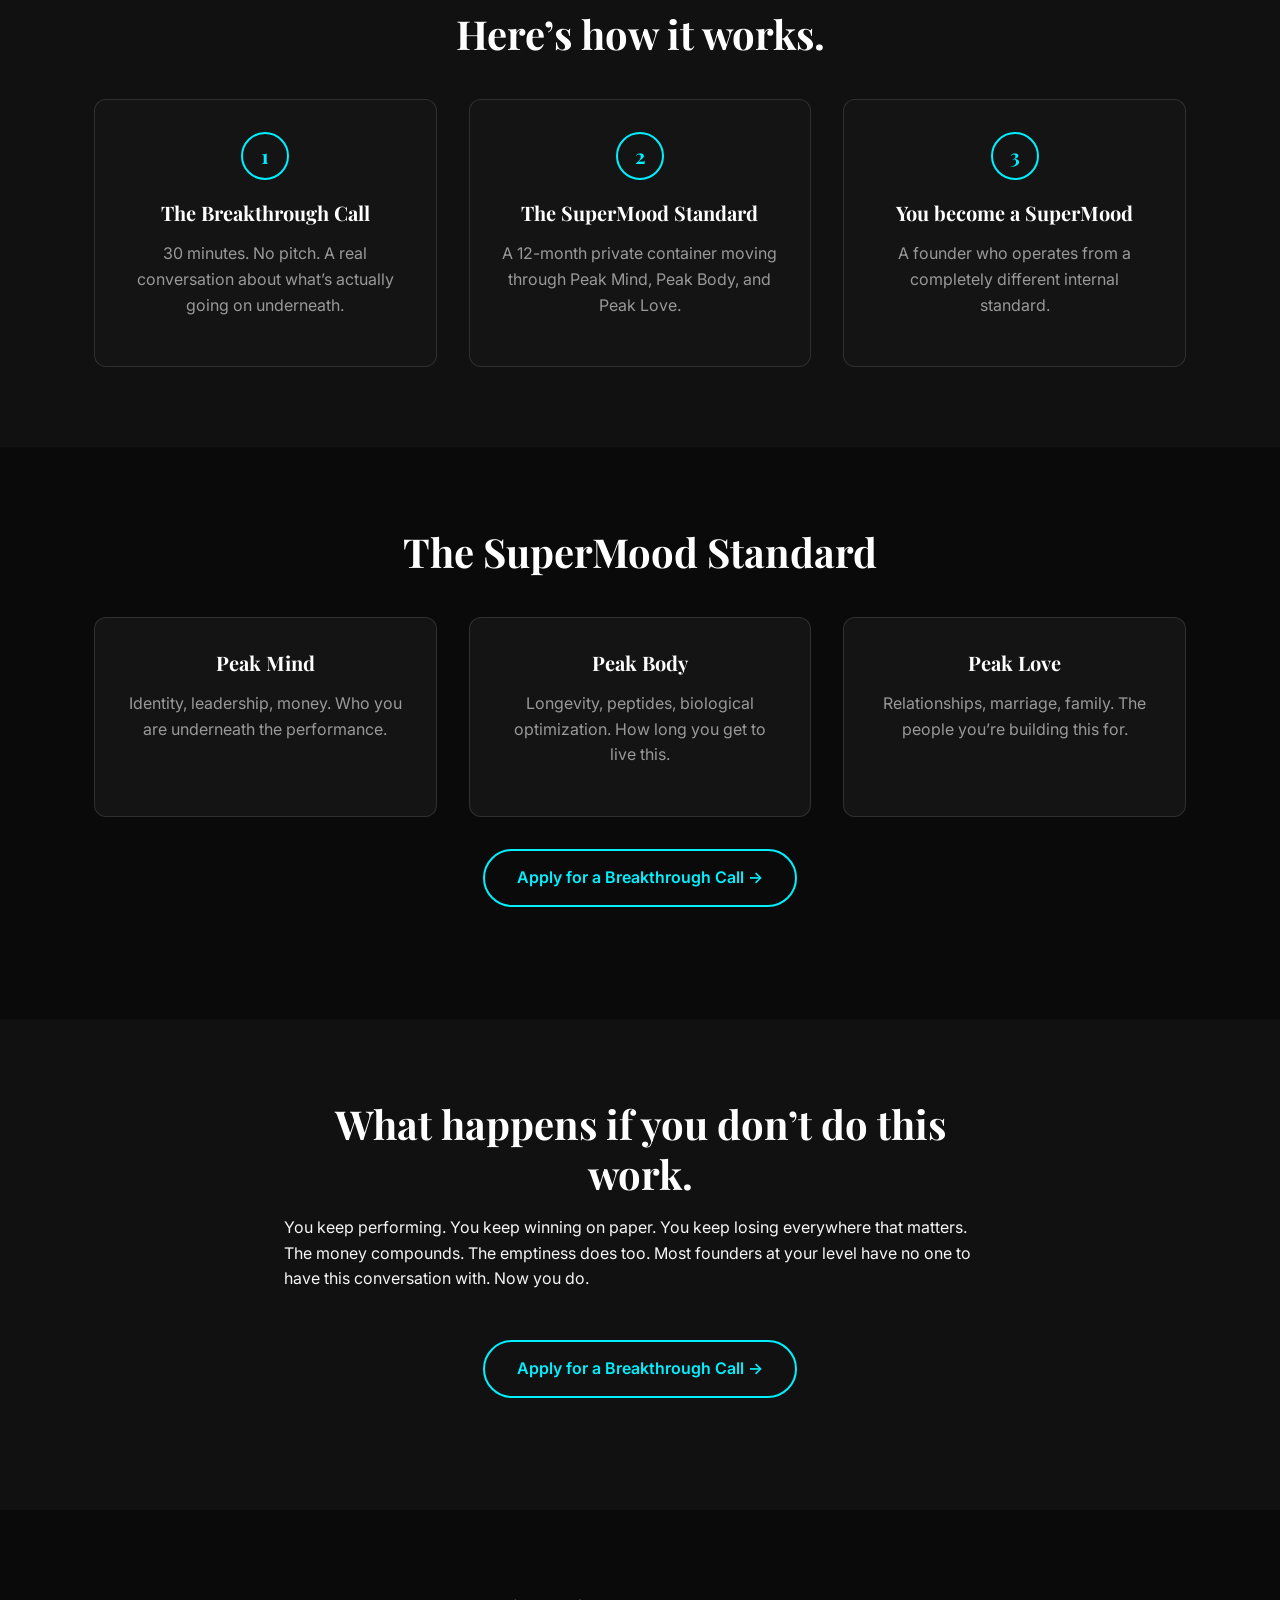
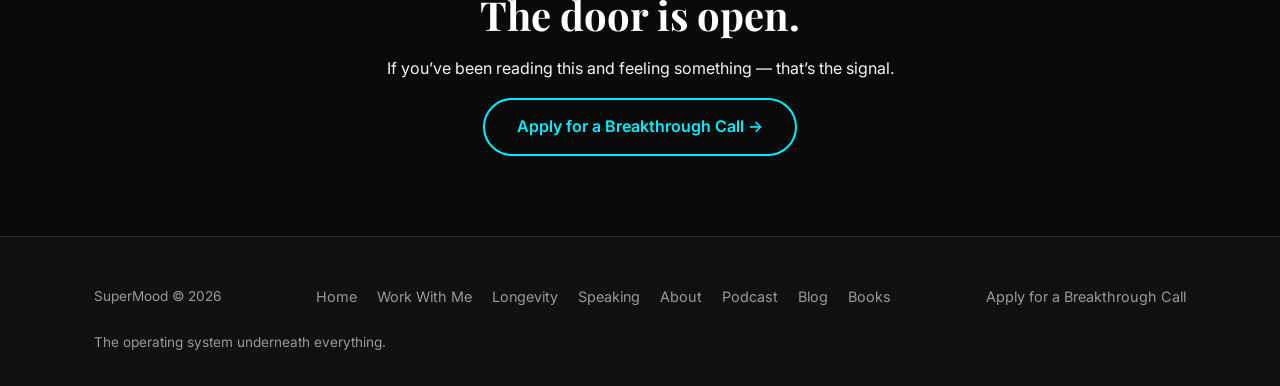
==== commit 20df886f: "Add SuperMood x Frame Longevity offer page New premium coaching + longevity bundle landing page at s" ====
--- a/public/index.html
+++ b/public/index.html
@@ -21,6 +21,7 @@
     <a class="nav__logo" href="index.html">SuperMood</a>
     <div class="nav__links">
       <a class="nav__link" href="work-with-me.html">Work With Me</a>
+      <a class="nav__link" href="supermood-longevity.html">Longevity</a>
       <a class="nav__link" href="speaking.html">Speaking</a>
       <a class="nav__link" href="about.html">About</a>
       <a class="nav__link" href="podcast.html">Podcast</a>
@@ -32,6 +33,7 @@
   </div>
   <div class="nav__mobile container">
     <a class="nav__link" href="work-with-me.html">Work With Me</a>
+    <a class="nav__link" href="supermood-longevity.html">Longevity</a>
     <a class="nav__link" href="speaking.html">Speaking</a>
     <a class="nav__link" href="about.html">About</a>
     <a class="nav__link" href="podcast.html">Podcast</a>
@@ -153,6 +155,7 @@
       <div class="site-footer__links">
         <a href="index.html">Home</a>
         <a href="work-with-me.html">Work With Me</a>
+        <a href="supermood-longevity.html">Longevity</a>
         <a href="speaking.html">Speaking</a>
         <a href="about.html">About</a>
         <a href="podcast.html">Podcast</a>
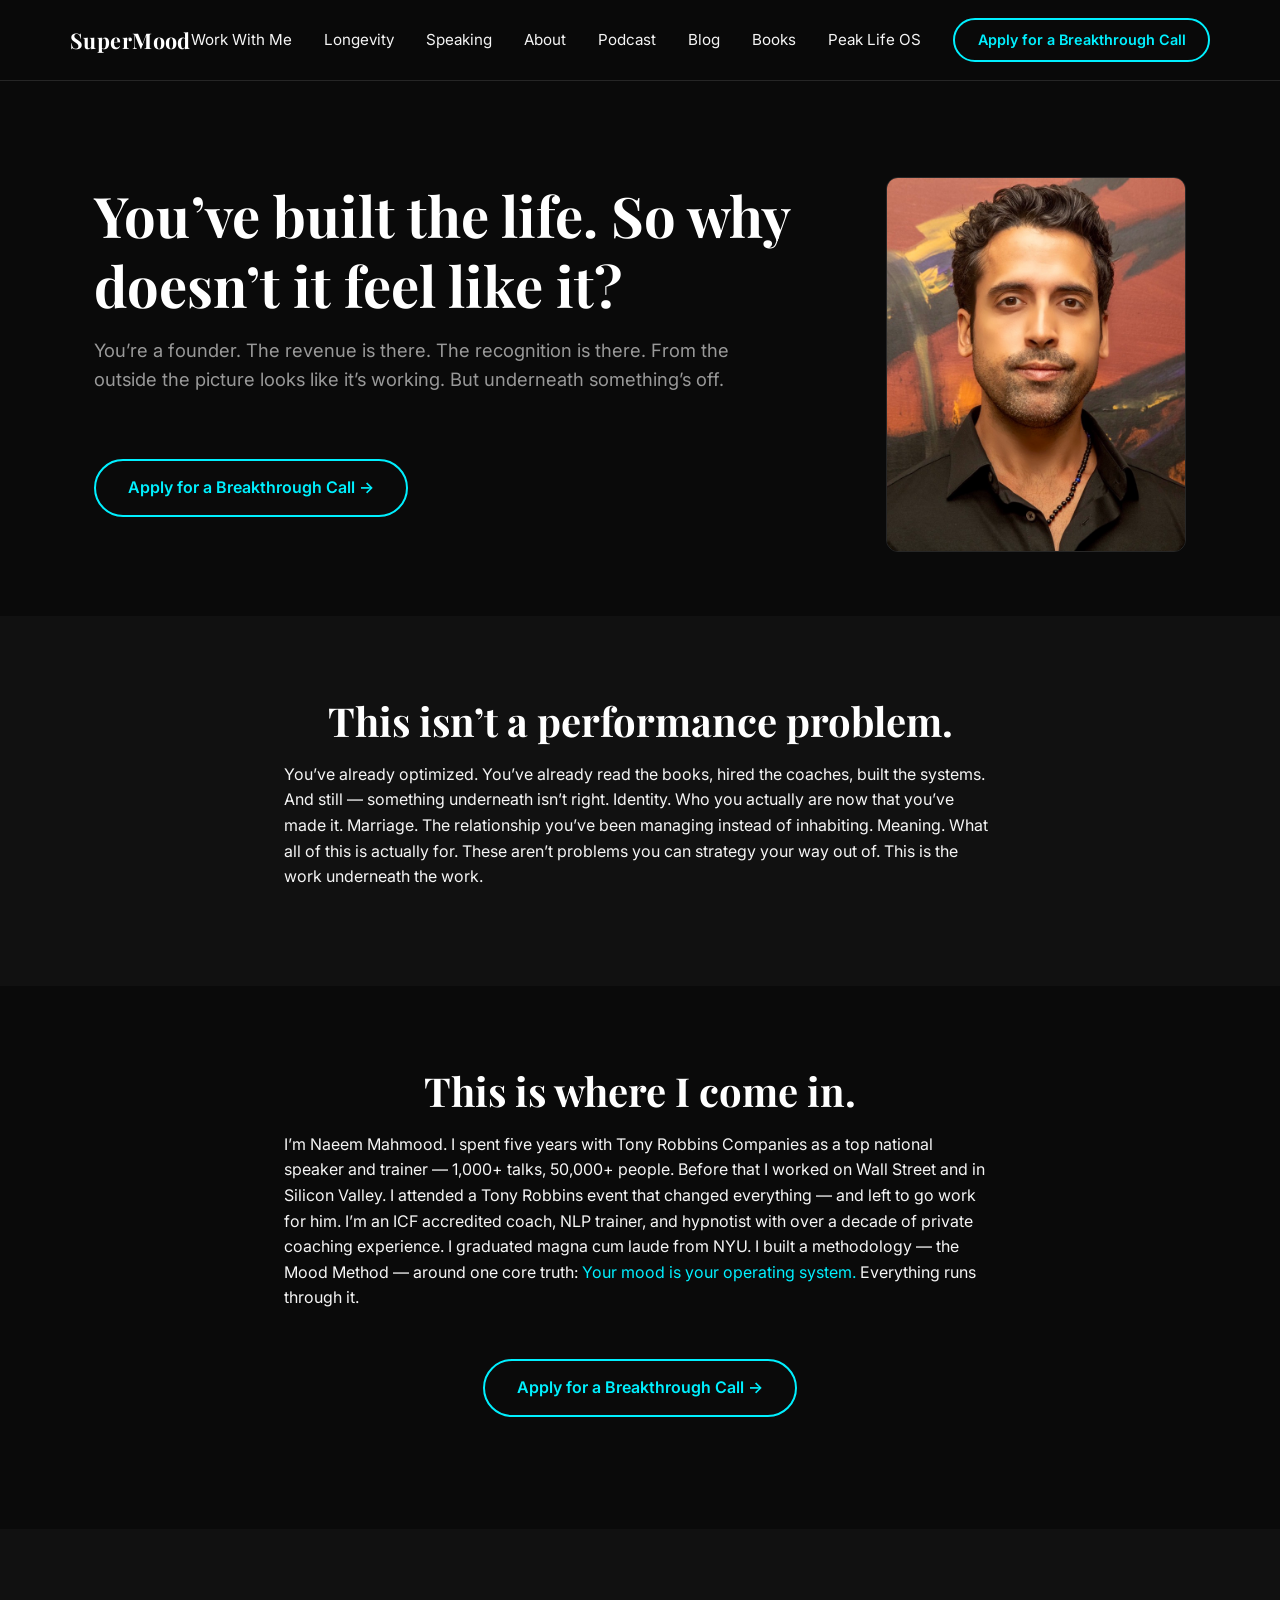
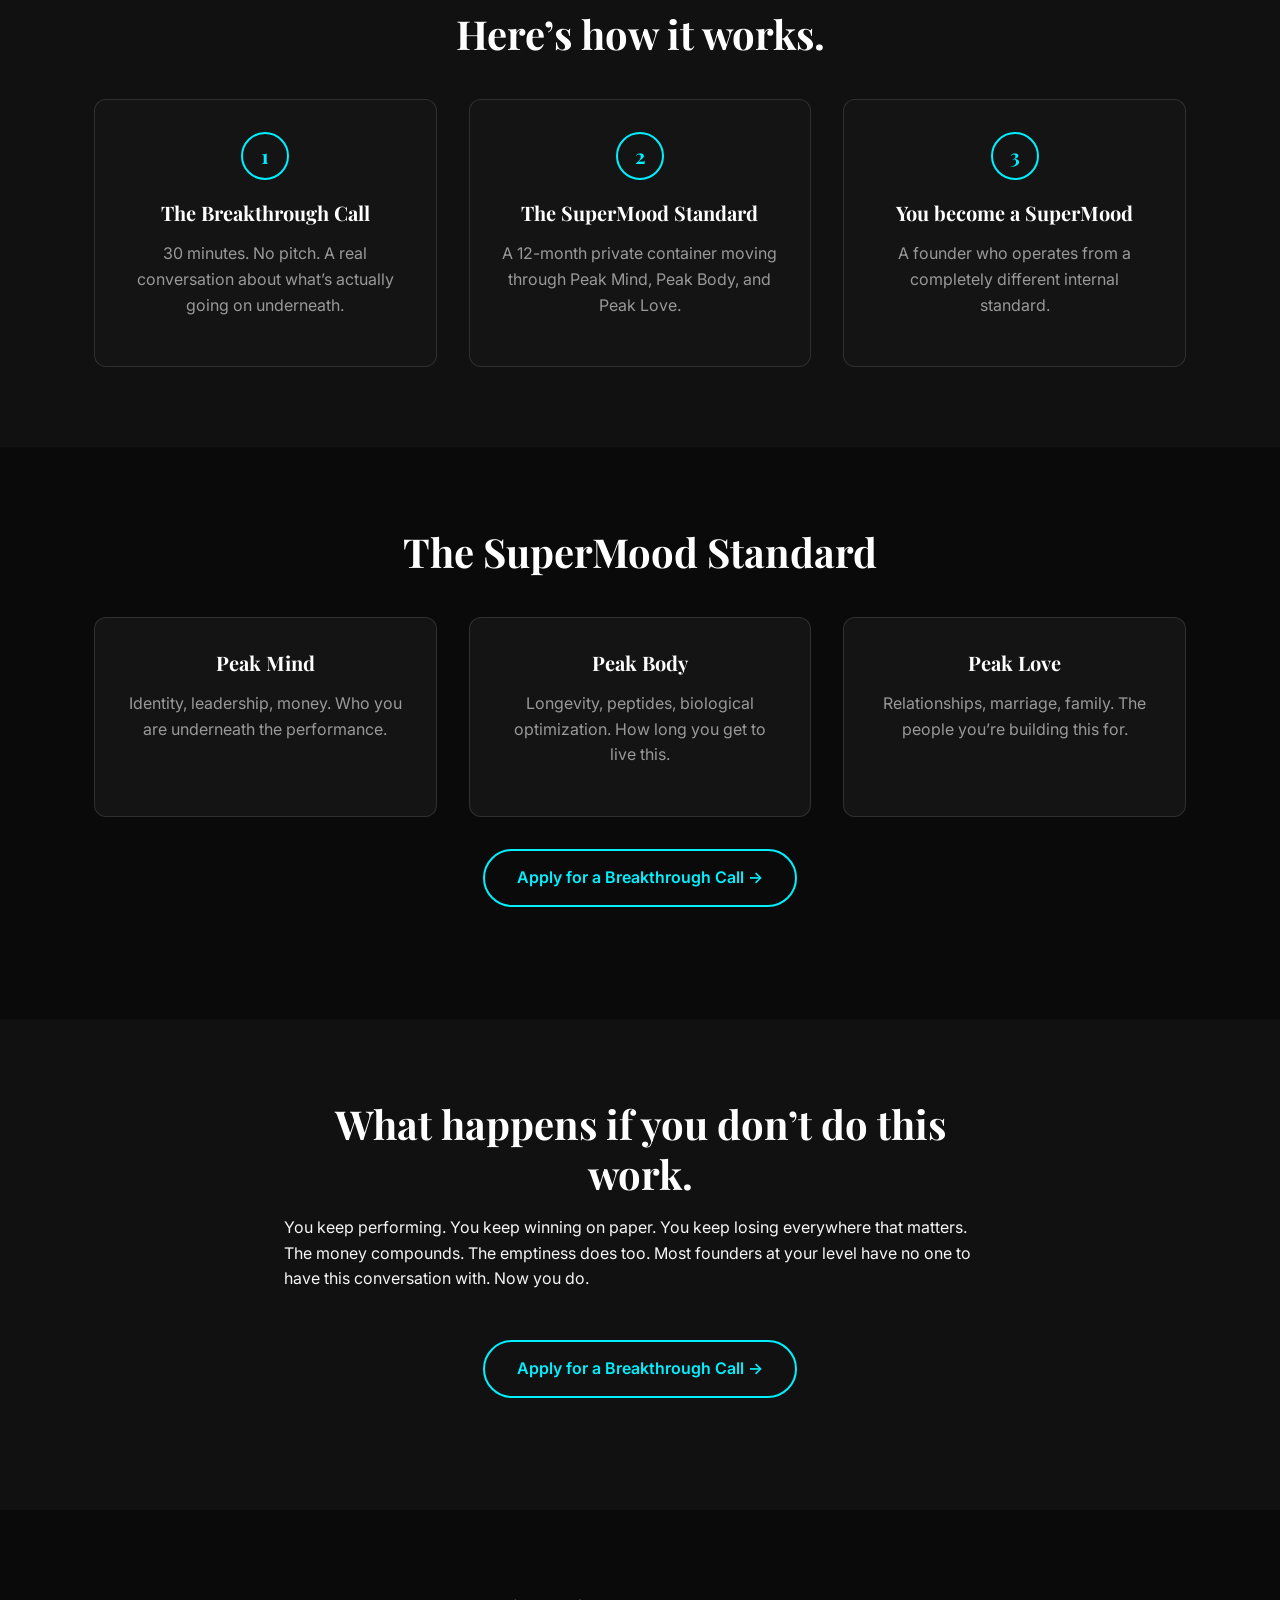
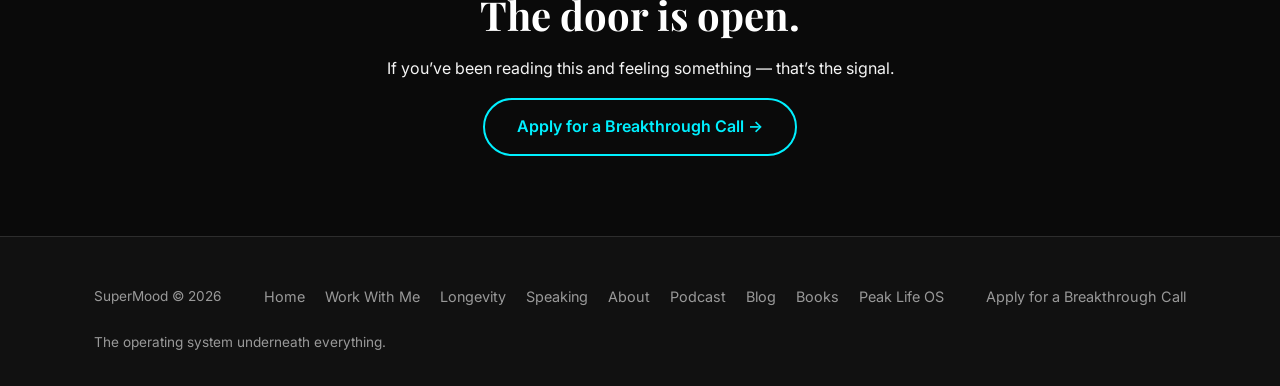
==== commit 6ff3ba98: "Add Peak Life OS sales and download pages New $25 one-time digital audio program with instant Google" ====
--- a/public/index.html
+++ b/public/index.html
@@ -27,6 +27,7 @@
       <a class="nav__link" href="podcast.html">Podcast</a>
       <a class="nav__link" href="blog">Blog</a>
       <a class="nav__link" href="books.html">Books</a>
+      <a class="nav__link" href="peak-life-os.html">Peak Life OS</a>
       <a class="btn btn--primary btn--small" href="breakthrough-call.html">Apply for a Breakthrough Call</a>
     </div>
     <button class="nav__toggle" aria-label="Toggle menu" aria-expanded="false">&#9776;</button>
@@ -39,6 +40,7 @@
     <a class="nav__link" href="podcast.html">Podcast</a>
     <a class="nav__link" href="blog">Blog</a>
     <a class="nav__link" href="books.html">Books</a>
+    <a class="nav__link" href="peak-life-os.html">Peak Life OS</a>
     <a class="btn btn--primary btn--small" href="breakthrough-call.html">Apply for a Breakthrough Call</a>
   </div>
 </nav>
@@ -161,6 +163,7 @@
         <a href="podcast.html">Podcast</a>
         <a href="blog">Blog</a>
         <a href="books.html">Books</a>
+        <a href="peak-life-os.html">Peak Life OS</a>
       </div>
       <div class="site-footer__links">
         <a href="breakthrough-call.html">Apply for a Breakthrough Call</a>
--- a/public/assets/css/styles.css
+++ b/public/assets/css/styles.css
@@ -442,6 +442,28 @@
   color: var(--color-accent);
 }
 
+/* Checkmark list (Peak Life OS) */
+.check-list {
+  list-style: none;
+  margin: 2rem auto 0;
+  padding: 0;
+  max-width: 560px;
+}
+.check-list li {
+  padding: 0.85rem 0 0.85rem 2rem;
+  border-bottom: 1px solid var(--color-border);
+  color: var(--color-text);
+  position: relative;
+}
+.check-list li:last-child { border-bottom: none; }
+.check-list li::before {
+  content: '\2713';
+  position: absolute;
+  left: 0;
+  color: var(--color-accent);
+  font-weight: 700;
+}
+
 /* Books page */
 .pull-quote {
   border-left: 2px solid var(--color-accent);
@@ -508,6 +530,190 @@
 }
 .booking-fallback a { color: var(--color-accent); }
 
+/* Ghost button (low-emphasis secondary CTA) */
+.btn--ghost {
+  border-color: transparent;
+  color: var(--color-text);
+  padding-left: 0.5rem;
+  padding-right: 0.5rem;
+}
+.btn--ghost:hover { background: none; color: var(--color-accent); transform: none; }
+
+/* Multi-button CTA row */
+.cta-row--multi {
+  display: flex;
+  flex-wrap: wrap;
+  justify-content: center;
+  gap: 0.75rem 1.5rem;
+}
+
+/* Eyebrow label */
+.eyebrow {
+  color: var(--color-accent);
+  font-size: 0.8rem;
+  font-weight: 600;
+  text-transform: uppercase;
+  letter-spacing: 0.14em;
+  margin: 0 0 0.75rem;
+}
+
+/* Two-column section (body + aside list) */
+.two-col {
+  display: grid;
+  gap: 2.5rem;
+}
+@media (min-width: 900px) {
+  .two-col { grid-template-columns: 1.1fr 0.9fr; gap: 3.5rem; align-items: start; }
+  .two-col__main h2, .two-col__main .eyebrow { text-align: left; }
+}
+.two-col__aside {
+  background: var(--color-bg-card);
+  border: 1px solid var(--color-border);
+  border-radius: 12px;
+  padding: 2rem;
+}
+.two-col__aside h3 {
+  font-size: 0.8rem;
+  text-transform: uppercase;
+  letter-spacing: 0.08em;
+  color: var(--color-text-muted);
+  margin-bottom: 1.25rem;
+}
+.two-col__aside ol {
+  list-style: none;
+  counter-reset: item;
+  margin: 0;
+  padding: 0;
+}
+.two-col__aside li {
+  counter-increment: item;
+  padding: 0.9rem 0 0.9rem 2rem;
+  border-bottom: 1px solid var(--color-border);
+  position: relative;
+  color: var(--color-text);
+}
+.two-col__aside li:last-child { border-bottom: none; }
+.two-col__aside li::before {
+  content: counter(item);
+  position: absolute;
+  left: 0;
+  top: 0.9rem;
+  color: var(--color-accent);
+  font-family: var(--font-serif);
+  font-weight: 700;
+  font-size: 0.9rem;
+}
+
+/* Numbered column grids (philosophy / method / stats) */
+.grid-5 {
+  display: grid;
+  gap: 2rem;
+  margin-top: 2.5rem;
+}
+@media (min-width: 640px) {
+  .grid-5 { grid-template-columns: repeat(2, 1fr); }
+}
+@media (min-width: 1100px) {
+  .grid-5 { grid-template-columns: repeat(5, 1fr); }
+}
+.num-col__index {
+  font-family: var(--font-serif);
+  color: var(--color-accent);
+  font-weight: 700;
+  font-size: 0.85rem;
+  letter-spacing: 0.08em;
+  margin-bottom: 0.75rem;
+}
+.num-col h3 { margin-bottom: 0.5rem; }
+.num-col p { color: var(--color-text-muted); margin-bottom: 0; }
+
+/* Stat grid */
+.stat-grid {
+  display: grid;
+  gap: 2rem;
+  margin-top: 2.5rem;
+  text-align: center;
+}
+@media (min-width: 640px) {
+  .stat-grid { grid-template-columns: repeat(3, 1fr); }
+}
+@media (min-width: 1024px) {
+  .stat-grid { grid-template-columns: repeat(5, 1fr); }
+}
+.stat__num {
+  font-family: var(--font-serif);
+  font-weight: 700;
+  font-size: clamp(1.6rem, 3vw, 2.1rem);
+  color: var(--color-white);
+}
+.stat__label {
+  color: var(--color-text-muted);
+  font-size: 0.85rem;
+  margin-top: 0.4rem;
+}
+
+/* Pricing tiers */
+.pricing-grid {
+  display: grid;
+  gap: 2rem;
+  margin-top: 3rem;
+  align-items: start;
+}
+@media (min-width: 900px) {
+  .pricing-grid { grid-template-columns: repeat(3, 1fr); }
+}
+.pricing-card {
+  background: var(--color-bg-card);
+  border: 1px solid var(--color-border);
+  border-radius: 12px;
+  padding: 2.25rem 2rem;
+  display: flex;
+  flex-direction: column;
+  position: relative;
+}
+.pricing-card--featured { border-color: var(--color-accent); }
+.pricing-card__badge {
+  position: absolute;
+  top: -0.9rem;
+  left: 50%;
+  transform: translateX(-50%);
+  background: var(--color-accent);
+  color: var(--color-bg);
+  font-size: 0.72rem;
+  font-weight: 700;
+  text-transform: uppercase;
+  letter-spacing: 0.06em;
+  padding: 0.35rem 0.9rem;
+  border-radius: 999px;
+  white-space: nowrap;
+}
+.pricing-card h3 { text-align: center; margin-bottom: 1.5rem; }
+.pricing-card__features {
+  list-style: none;
+  margin: 0 0 1.5rem;
+  padding: 0;
+  flex: 1;
+}
+.pricing-card__features li {
+  padding: 0.65rem 0;
+  border-bottom: 1px solid var(--color-border);
+  color: var(--color-text);
+  font-size: 0.95rem;
+}
+.pricing-card__features li:last-child { border-bottom: none; }
+.pricing-card__features li::before {
+  content: '\2014\00a0';
+  color: var(--color-accent);
+}
+.pricing-card__best-for {
+  color: var(--color-text-muted);
+  font-size: 0.9rem;
+  font-style: italic;
+  margin-bottom: 1.5rem;
+}
+.pricing-card__cta { text-align: center; }
+.pricing-card__cta .btn { width: 100%; }
+
 /* Footer */
 .site-footer {
   background: var(--color-bg-alt);
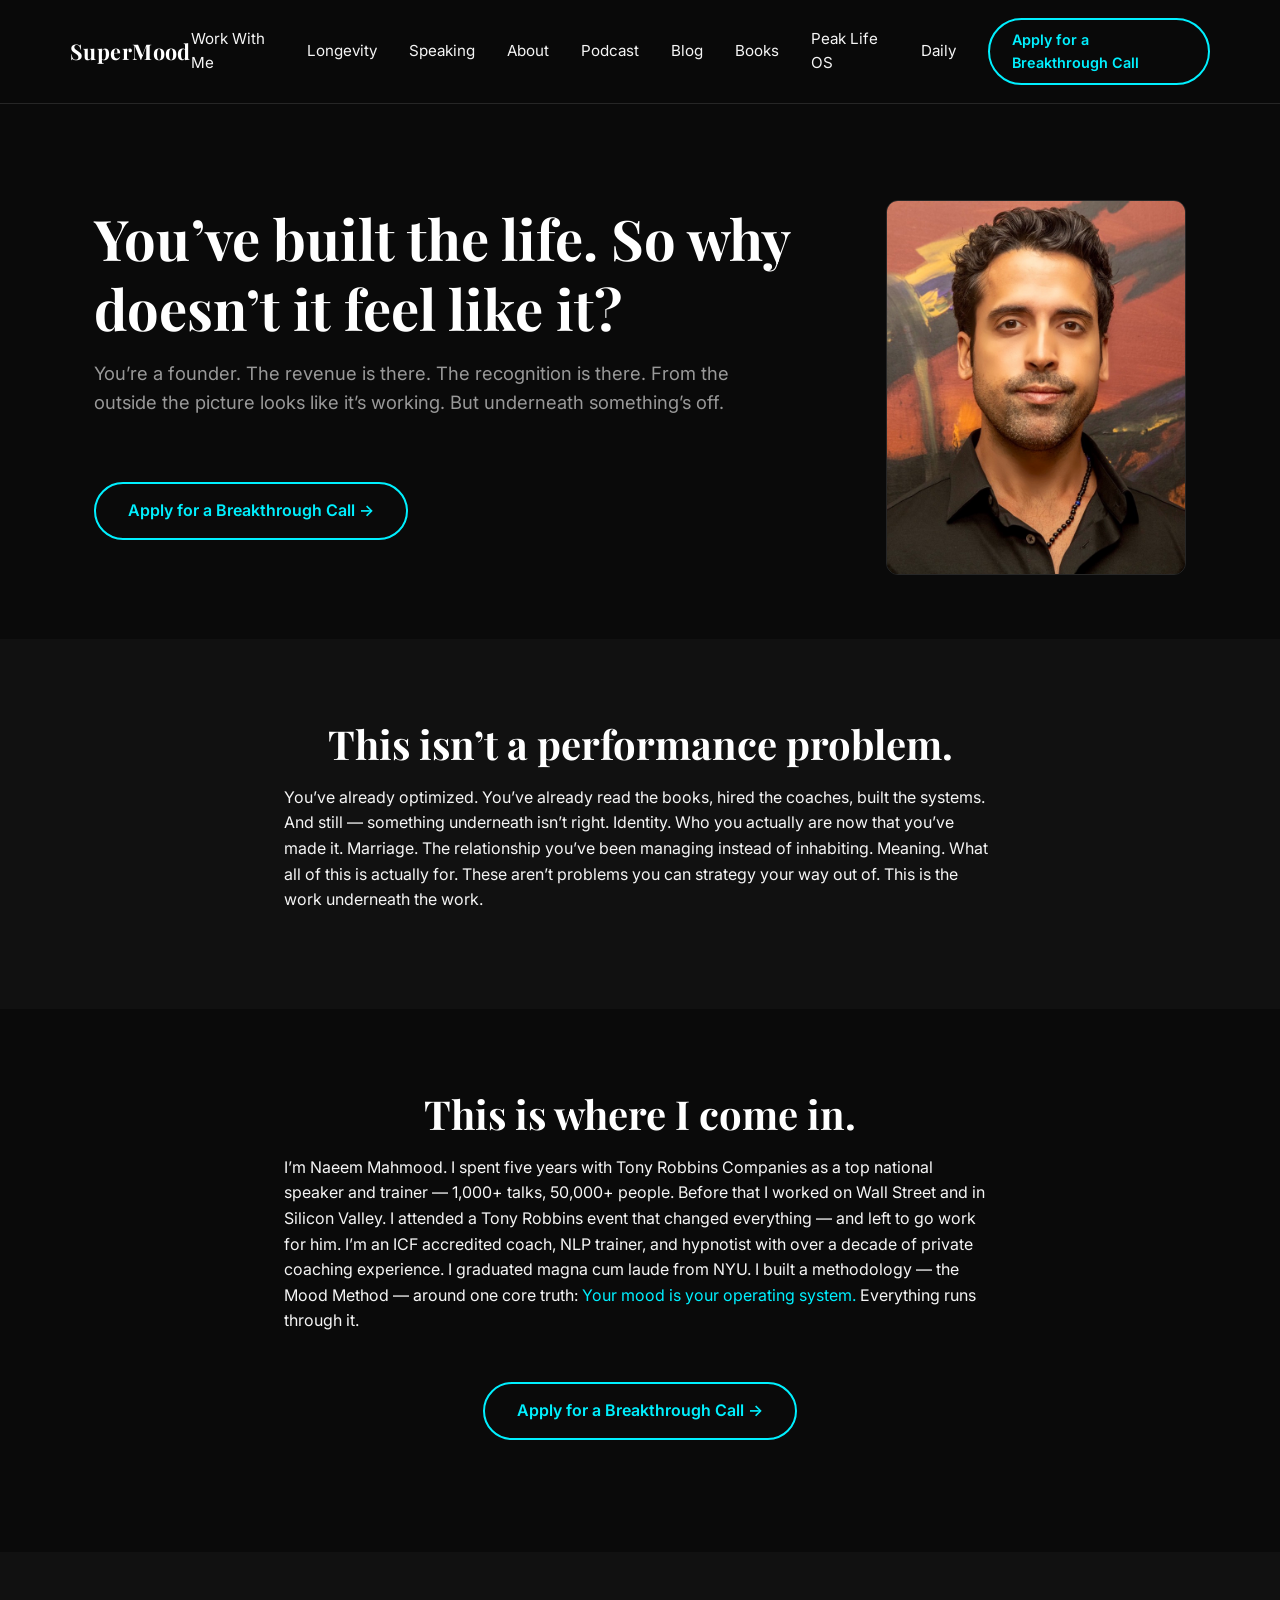
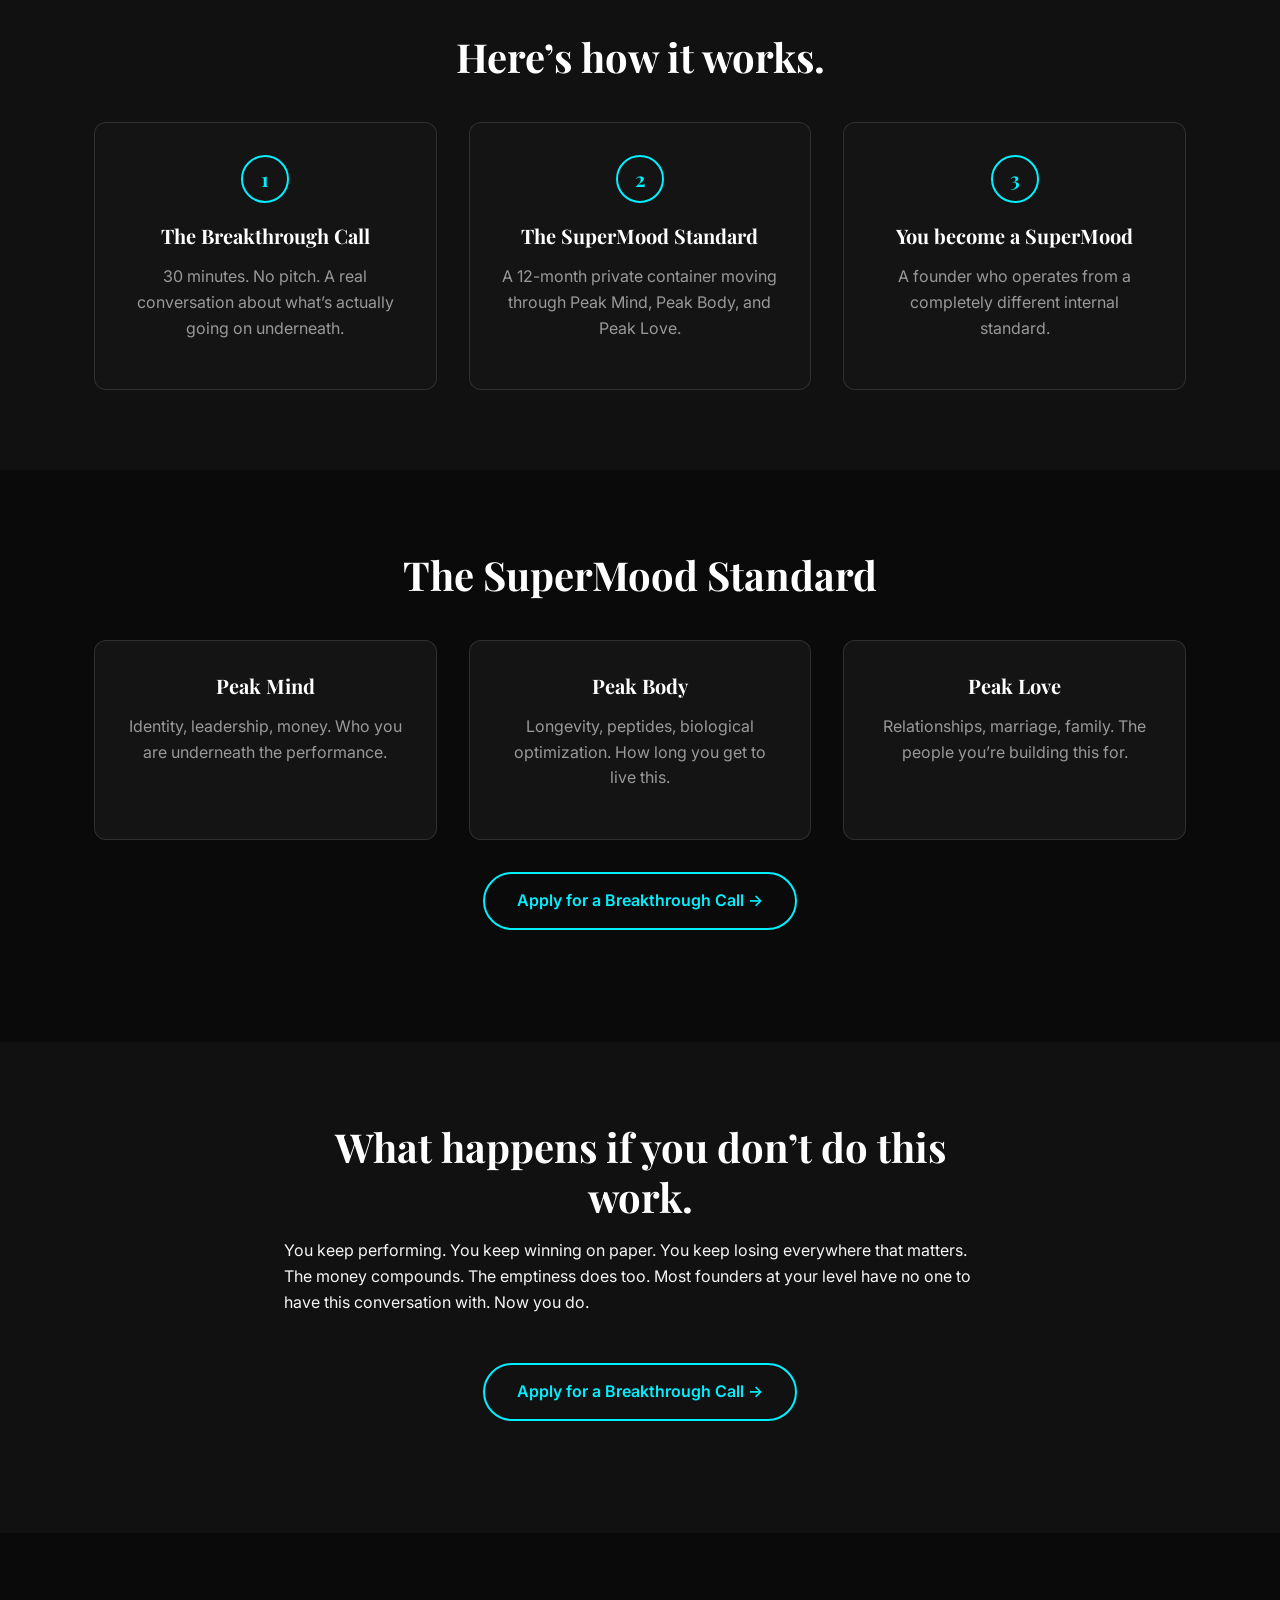
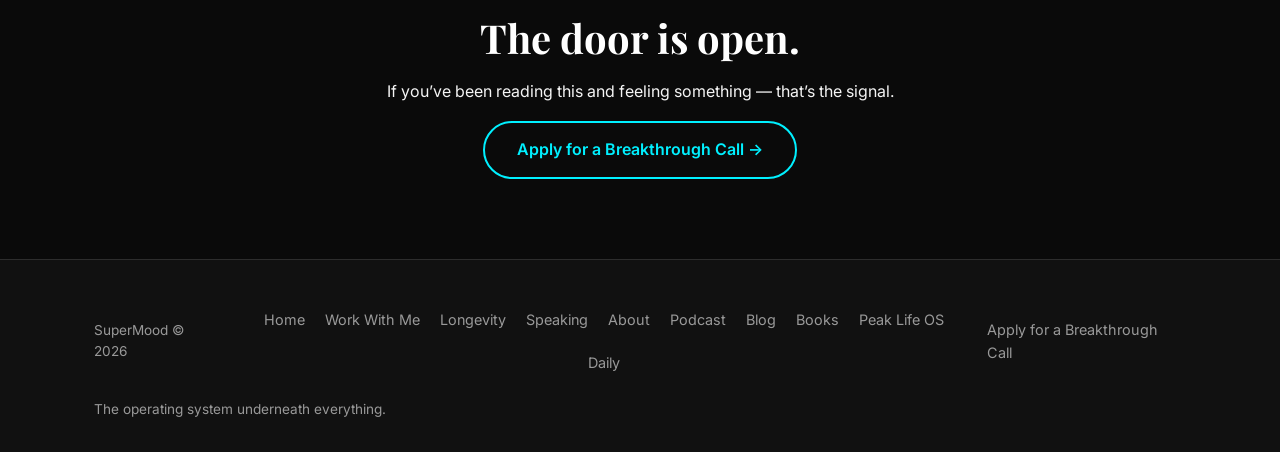
==== commit 1de912fe: "Add SuperMood Daily page and wire it into site navigation New public /daily page for the $10/month W" ====
--- a/public/index.html
+++ b/public/index.html
@@ -28,6 +28,7 @@
       <a class="nav__link" href="blog">Blog</a>
       <a class="nav__link" href="books.html">Books</a>
       <a class="nav__link" href="peak-life-os.html">Peak Life OS</a>
+      <a class="nav__link" href="daily.html">Daily</a>
       <a class="btn btn--primary btn--small" href="breakthrough-call.html">Apply for a Breakthrough Call</a>
     </div>
     <button class="nav__toggle" aria-label="Toggle menu" aria-expanded="false">&#9776;</button>
@@ -41,6 +42,7 @@
     <a class="nav__link" href="blog">Blog</a>
     <a class="nav__link" href="books.html">Books</a>
     <a class="nav__link" href="peak-life-os.html">Peak Life OS</a>
+      <a class="nav__link" href="daily.html">Daily</a>
     <a class="btn btn--primary btn--small" href="breakthrough-call.html">Apply for a Breakthrough Call</a>
   </div>
 </nav>
@@ -164,6 +166,7 @@
         <a href="blog">Blog</a>
         <a href="books.html">Books</a>
         <a href="peak-life-os.html">Peak Life OS</a>
+        <a href="daily.html">Daily</a>
       </div>
       <div class="site-footer__links">
         <a href="breakthrough-call.html">Apply for a Breakthrough Call</a>
